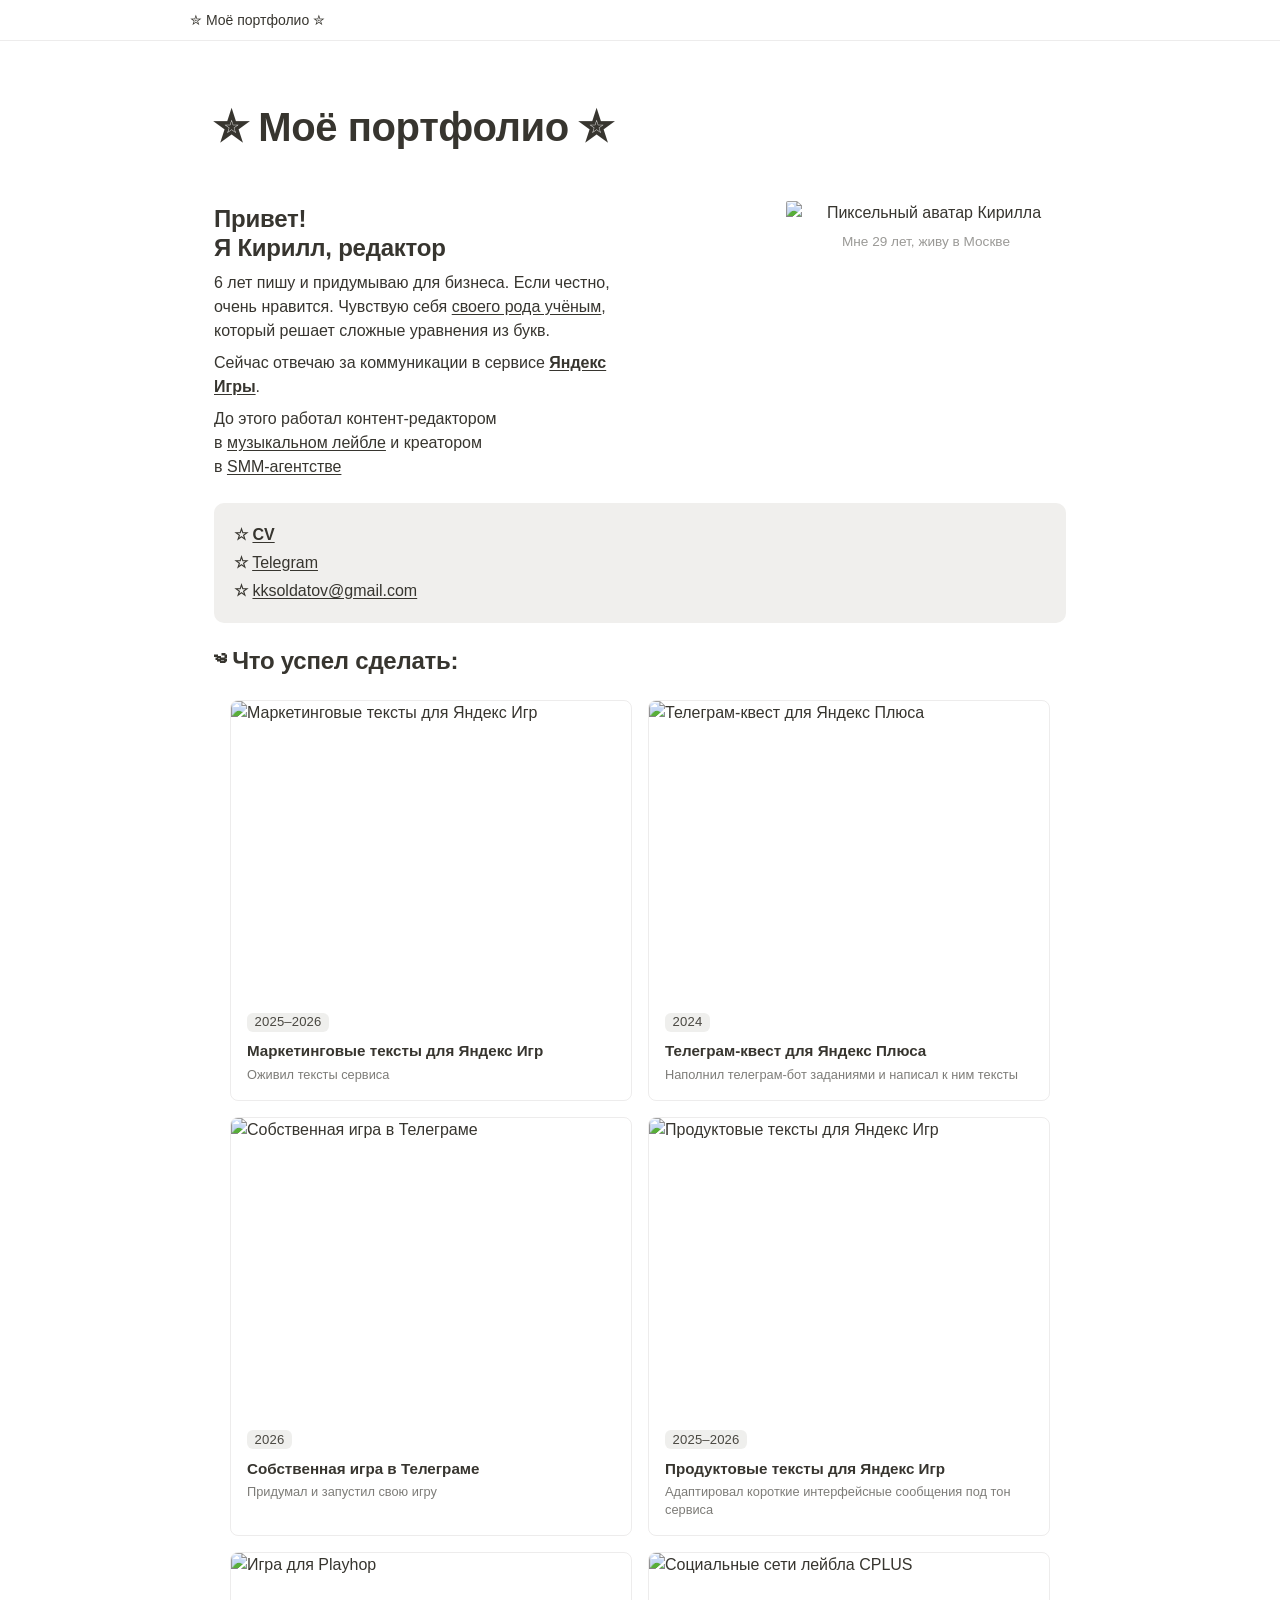
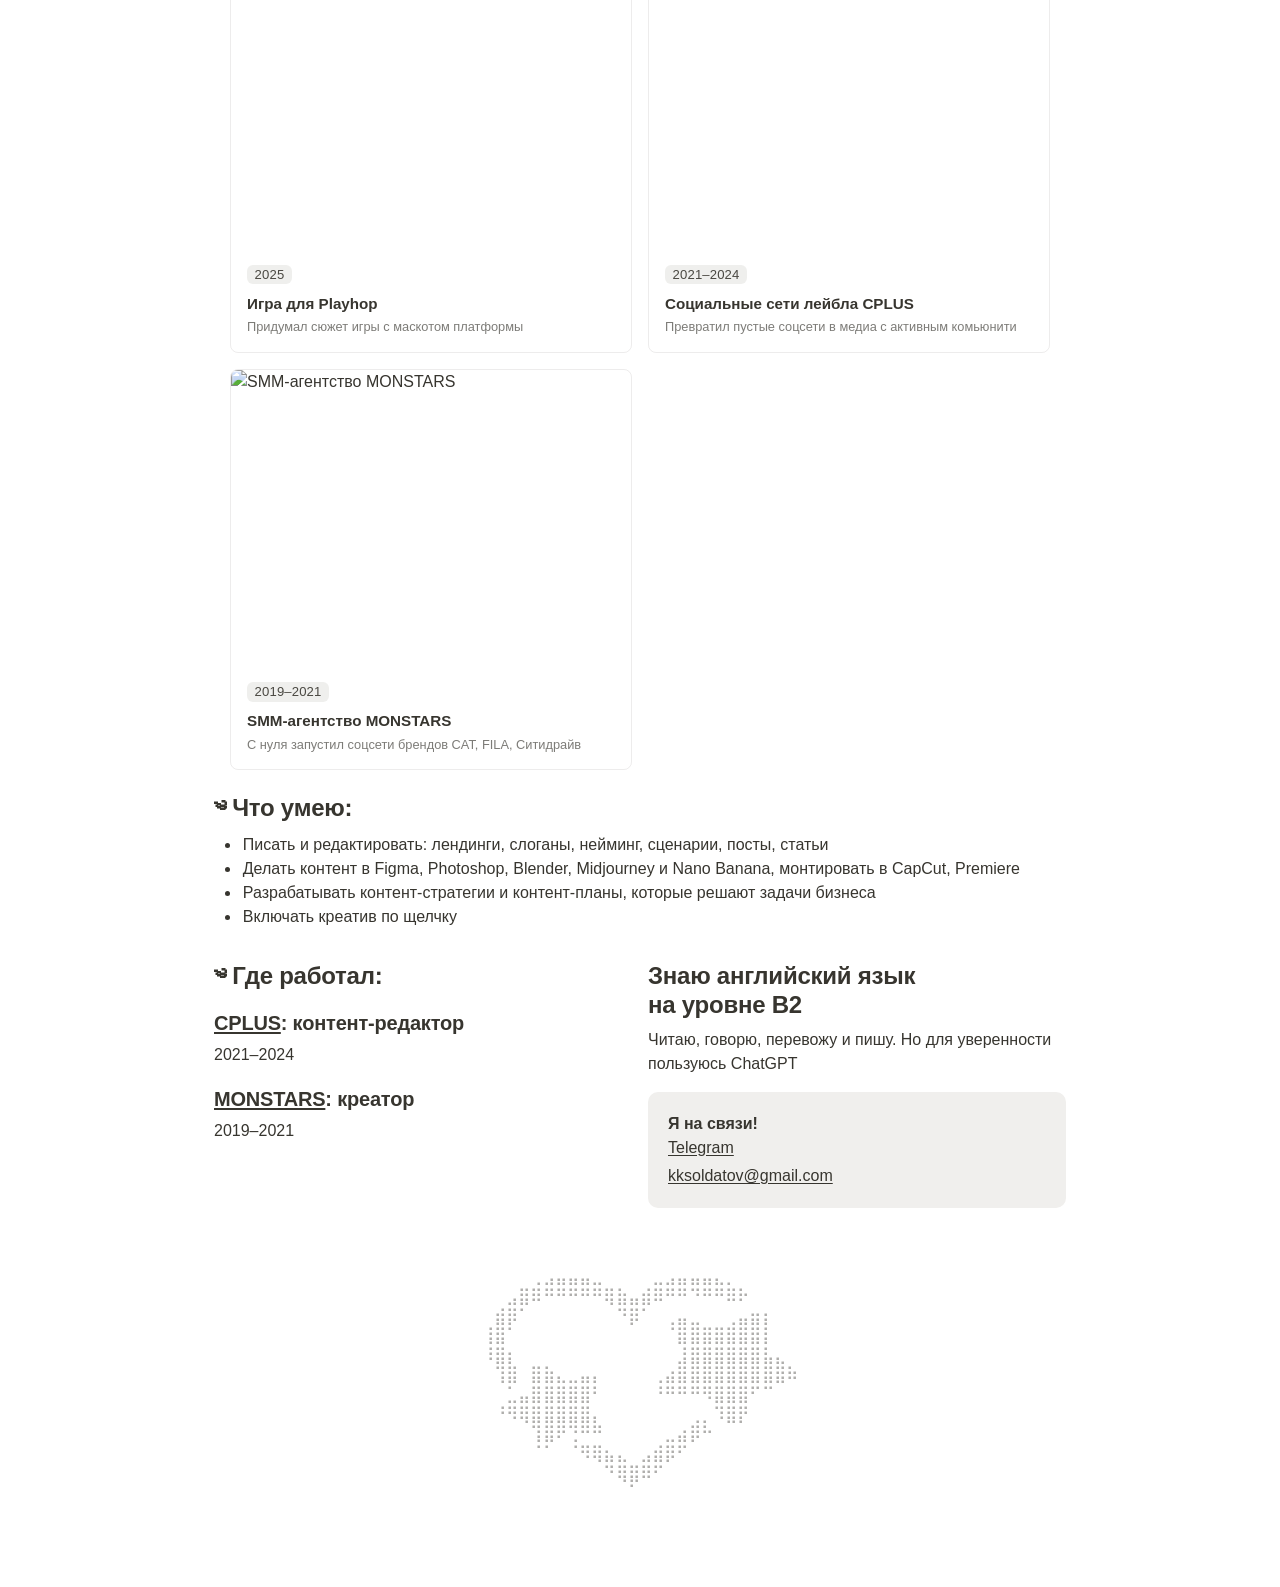
==== index.html @ 46955ca1 "Reorder product and telegram project cards" ====
<!DOCTYPE html>
<html lang="ru">
<head>
  <meta charset="UTF-8">
  <meta name="viewport" content="width=device-width, initial-scale=1.0">
  <title>✮ Моё портфолио ✮</title>
  <link rel="stylesheet" href="css/style.css">
</head>
<body>

<header class="site-header">
  <div class="site-header-inner">
    <a href="index.html" class="site-header-title">✮ Моё портфолио ✮</a>
  </div>
</header>

<div class="page-wrapper">

  <h1 class="page-title">✮ Моё портфолио ✮</h1>

  <!-- INTRO: two columns -->
  <div class="column-list">
    <div class="column" style="width:62.5%">
      <h2>Привет!<br>Я Кирилл, редактор</h2>
      <p>6 лет пишу и придумываю для бизнеса. Если честно, очень нравится. Чувствую себя <a href="https://drive.google.com/file/d/12fb9048Puw7J3s4bFuZaxPgjr2weKyu0/view?usp=sharing" target="_blank">своего рода учёным</a>, который решает сложные уравнения из букв.</p>
      <p>Сейчас отвечаю за коммуникации в сервисе <strong><a href="https://yandex.ru/project/games/for-developers" target="_blank">Яндекс Игры</a></strong>.</p>
      <p>До этого работал контент-редактором<br>в <a href="http://t.me/cplusmusic1" target="_blank">музыкальном лейбле</a> и креатором<br>в <a href="http://t.me/monstars_moscow" target="_blank">SMM-агентстве</a></p>
    </div>
    <div class="column" style="width:37.5%">
      <figure class="intro-avatar-figure">
        <img class="intro-avatar-img" loading="eager" fetchpriority="high" decoding="async" src="assets/covers/ava_compresed.gif" alt="Пиксельный аватар Кирилла">
        <figcaption>Мне 29 лет, живу в Москве</figcaption>
      </figure>
    </div>
  </div>

  <!-- CONTACTS CALLOUT -->
  <div class="callout">
    <p><strong>☆</strong> <strong><a href="https://drive.google.com/file/d/1BVo5MuX2eidnZhMo0Qc_hVavMt5-SwPF/view?usp=drive_link" target="_blank">CV</a></strong></p>
    <p><strong>☆</strong> <a href="http://t.me/y2kirilll" target="_blank">Telegram</a></p>
    <p><strong>☆</strong> <a href="mailto:kksoldatov@gmail.com">kksoldatov@gmail.com</a></p>
  </div>

  <!-- PROJECTS -->
  <h2>༄ Что успел сделать:</h2>

  <div class="projects-gallery">

    <a href="projects/yandex-games.html" class="project-card">
      <div class="project-card-media">
        <img class="project-card-cover" loading="lazy" decoding="async" src="assets/projects/yandex-games/Снимок_экрана_2025-08-14_в_18.05.54-Recovered.webp" alt="Маркетинговые тексты для Яндекс Игр">
      </div>
      <div class="project-card-body">
        <span class="project-card-year">2025–2026</span>
        <div class="project-card-title">Маркетинговые тексты для Яндекс Игр</div>
        <div class="project-card-desc">Оживил тексты сервиса</div>
      </div>
    </a>

    <a href="projects/yandex-plus.html" class="project-card">
      <div class="project-card-media">
        <img class="project-card-cover" loading="lazy" decoding="async" src="assets/projects/yandex-plus/Снимок_экрана_2025-08-14_в_18.05.54.webp" alt="Телеграм-квест для Яндекс Плюса">
      </div>
      <div class="project-card-body">
        <span class="project-card-year">2024</span>
        <div class="project-card-title">Телеграм-квест для Яндекс Плюса</div>
        <div class="project-card-desc">Наполнил телеграм-бот заданиями и написал к ним тексты</div>
      </div>
    </a>

    <a href="projects/telegram-game.html" class="project-card">
      <div class="project-card-media">
        <img class="project-card-cover" loading="lazy" decoding="async" src="assets/projects/telegram-game/post.webp" alt="Собственная игра в Телеграме">
      </div>
      <div class="project-card-body">
        <span class="project-card-year">2026</span>
        <div class="project-card-title">Собственная игра в Телеграме</div>
        <div class="project-card-desc">Придумал и запустил свою игру</div>
      </div>
    </a>

    <a href="projects/yango-404.html" class="project-card">
      <div class="project-card-media">
        <img class="project-card-cover" loading="lazy" decoding="async" src="assets/projects/yango-404/4040.webp" alt="Продуктовые тексты для Яндекс Игр">
      </div>
      <div class="project-card-body">
        <span class="project-card-year">2025–2026</span>
        <div class="project-card-title">Продуктовые тексты для Яндекс Игр</div>
        <div class="project-card-desc">Адаптировал короткие интерфейсные сообщения под тон сервиса</div>
      </div>
    </a>

    <a href="projects/playhop.html" class="project-card">
      <div class="project-card-media">
        <img class="project-card-cover" loading="lazy" decoding="async" src="assets/projects/playhop/20250814_1245_Glitchy_Cartoon_Hideout_remix_01k2kzaz8gf1sa45g61v7vekfd.webp" alt="Игра для Playhop">
      </div>
      <div class="project-card-body">
        <span class="project-card-year">2025</span>
        <div class="project-card-title">Игра для Playhop</div>
        <div class="project-card-desc">Придумал сюжет игры с маскотом платформы</div>
      </div>
    </a>

    <a href="projects/cplus.html" class="project-card">
      <div class="project-card-media">
        <img class="project-card-cover" loading="lazy" decoding="async" src="assets/projects/cplus/VK-header_(1).webp" alt="Социальные сети лейбла CPLUS">
      </div>
      <div class="project-card-body">
        <span class="project-card-year">2021–2024</span>
        <div class="project-card-title">Социальные сети лейбла CPLUS</div>
        <div class="project-card-desc">Превратил пустые соцсети в медиа с активным комьюнити</div>
      </div>
    </a>

    <a href="projects/monstars.html" class="project-card">
      <div class="project-card-media">
        <img class="project-card-cover" loading="lazy" decoding="async" src="assets/projects/monstars/photo_2024-11-01_19.11.15.webp" alt="SMM-агентство MONSTARS">
      </div>
      <div class="project-card-body">
        <span class="project-card-year">2019–2021</span>
        <div class="project-card-title">SMM-агентство MONSTARS</div>
        <div class="project-card-desc">C нуля запустил соцсети брендов CAT, FILA, Ситидрайв</div>
      </div>
    </a>

  </div>

  <!-- SKILLS -->
  <h2>༄ Что умею:</h2>
  <ul>
    <li>Писать и редактировать: лендинги, слоганы, нейминг, сценарии, посты, статьи</li>
    <li>Делать контент в Figma, Photoshop, Blender, Midjourney и Nano Banana, монтировать в CapCut, Premiere</li>
    <li>Разрабатывать контент-стратегии и контент-планы, которые решают задачи бизнеса</li>
    <li>Включать креатив по щелчку</li>
  </ul>

  <!-- EXPERIENCE + ENGLISH: two columns -->
  <div class="column-list">
    <div class="column" style="width:50%">
      <h2>༄ Где работал:</h2>
      <h3><a href="https://www.instagram.com/cplusmusic" target="_blank">CPLUS</a>: контент-редактор</h3>
      <p>2021–2024</p>
      <h3><a href="https://monstars.ru/" target="_blank">MONSTARS</a>: креатор</h3>
      <p>2019–2021</p>
    </div>
    <div class="column" style="width:50%">
      <h2>Знаю английский язык<br>на уровне B2</h2>
      <p>Читаю, говорю, перевожу и пишу. Но для уверенности пользуюсь ChatGPT</p>
      <div class="callout">
        <p><strong>Я на связи!</strong><br><a href="http://t.me/y2kirilll" target="_blank">Telegram</a></p>
        <p><a href="mailto:kksoldatov@gmail.com">kksoldatov@gmail.com</a></p>
      </div>
    </div>
  </div>

  <!-- ASCII ART -->
  <div class="ascii-art">⠀⠀⠀⠀⢀⣠⣤⣤⣤⣀⠀⠀⠀⠀⣀⣠⣤⣤⣤⣄⡀⠀⠀⠀⠀⠀
⠀⠀⣠⣿⠿⠛⠛⠛⠛⠛⢿⣷⣤⣾⠿⠛⠛⠙⠛⠛⠿⠗⠀⠀⠀⠀
⠀⣾⡿⠁⠀⠀⠀⠀⠀⠀⠀⠙⡿⠁⠀⢀⣤⣀⠀⠀⢀⣤⣶⡆⠀⠀
⢸⣿⠁⠀⠀⠀⠀⠀⠀⠀⠀⠀⠀⠀⠀⠈⣿⣿⣿⣿⣿⣿⣿⡇⠀⠀
⠸⣿⡆⠀⠀⠀⠀⠀⠀⠀⠀⠀⠀⠀⠀⠀⣸⣿⣿⣿⣿⣿⣿⣧⣄⠀
⠀⢹⣿⠀⣿⣷⣄⣀⣤⡄⠀⠀⠀⠀⢀⣴⣿⣿⣿⣿⣿⣿⣿⣿⣿⠷
⠀⠀⣁⣤⣿⣿⣿⣿⣿⠃⠀⠀⠀⠀⠘⠛⠛⠛⠻⣿⣿⣿⠋⠉⠀⠀
⠀⠘⠻⢿⣿⣿⣿⣿⣿⡄⠀⠀⠀⠀⠀⠀⠀⢀⡀⠹⣿⡟⠀⠀⠀⠀
⠀⠀⠀⠀⢹⣿⠟⢙⠛⠛⠀⠀⠀⠀⠀⣀⣴⡿⠓⠀⠀⠀⠀⠀⠀⠀
⠀⠀⠀⠀⠈⠁⠀⠈⠻⢿⣦⣄⠀⣠⣾⡿⠋⠀⠀⠀⠀⠀⠀⠀⠀⠀
⠀⠀⠀⠀⠀⠀⠀⠀⠀⠀⠙⢿⣿⠿⠋⠀⠀⠀⠀⠀⠀⠀⠀⠀⠀⠀
⠀⠀⠀⠀⠀⠀⠀⠀⠀⠀⠀⠀⠁⠀⠀⠀⠀⠀⠀⠀⠀⠀⠀⠀⠀⠀</div>

</div>

</body>
</html>
---- css/style.css ----
/* ===== RESET & BASE ===== */
*, *::before, *::after { box-sizing: border-box; margin: 0; padding: 0; }

:root {
  --text: rgb(55, 53, 47);
  --text-secondary: rgba(55, 53, 47, 0.65);
  --text-light: rgba(55, 53, 47, 0.4);
  --bg: #ffffff;
  --bg-gray: rgba(240, 239, 237, 1);
  --bg-hover: rgba(55, 53, 47, 0.04);
  --border: rgba(55, 53, 47, 0.09);
  --link: inherit;
  --accent-yellow: rgba(209, 156, 0, 0.282);
  --accent-green: rgba(0, 96, 38, 0.156);
  --accent-pink: rgba(183, 0, 78, 0.152);
  --accent-purple: rgba(92, 0, 163, 0.141);
  --accent-gray: rgba(28, 19, 1, 0.11);
  --accent-default: rgba(42, 28, 0, 0.07);
  --max-width: 900px;
  --font-sans: ui-sans-serif, -apple-system, BlinkMacSystemFont, "Segoe UI Variable Display", "Segoe UI", Helvetica, "Apple Color Emoji", Arial, sans-serif;
}

html { -webkit-print-color-adjust: exact; scroll-behavior: smooth; }

body {
  font-family: var(--font-sans);
  color: var(--text);
  background: var(--bg);
  line-height: 1.5;
  -webkit-font-smoothing: antialiased;
  -moz-osx-font-smoothing: grayscale;
}

/* ===== LAYOUT ===== */
.page-wrapper {
  max-width: var(--max-width);
  margin: 0 auto;
  padding: 2em 1.5em 4em;
}

/* ===== TYPOGRAPHY ===== */
h1, h2, h3, h4 {
  letter-spacing: -0.01em;
  line-height: 1.2;
  font-weight: 600;
}

.page-title {
  font-size: 2.5rem;
  font-weight: 700;
  margin-bottom: 0.75em;
}

h1 { font-size: 1.875rem; margin-top: 1.875rem; }
h2 { font-size: 1.5rem; margin-top: 1.5rem; }
h3 { font-size: 1.25rem; margin-top: 1.25rem; }
h4 { font-size: 1rem; margin-top: 1rem; }

p { margin-top: 0.5em; margin-bottom: 0.5em; }

a { color: var(--link); text-decoration: underline; text-underline-offset: 2px; }
a:hover { opacity: 0.7; }

/* ===== COLUMNS ===== */
.column-list {
  display: flex;
  justify-content: space-between;
  gap: 1em;
}

.column { flex: 1; }

@media (max-width: 680px) {
  .column-list { flex-direction: column; }
  .column { width: 100% !important; }
}

/* ===== CALLOUT ===== */
.callout {
  background: var(--bg-gray);
  border-radius: 10px;
  padding: 1rem 1.25rem;
  margin: 1em 0;
}

.callout p { margin: 0.25em 0; }

/* ===== IMAGES ===== */
figure {
  margin: 1.25em 0;
  page-break-inside: avoid;
}

figure img {
  max-width: 100%;
  border-radius: 2px;
}

figcaption {
  opacity: 0.5;
  font-size: 85%;
  margin-top: 0.5em;
}

img { max-width: 100%; height: auto; display: block; }

.intro-avatar-figure {
  width: fit-content;
  margin-left: auto;
  margin-right: 0;
  text-align: center;
}

.intro-avatar-img {
  width: 280px;
  max-width: 100%;
}

@media (max-width: 680px) {
  .intro-avatar-figure {
    margin: 1.25em auto;
  }
}

/* ===== LISTS ===== */
ul { padding-inline-start: 1.7em; margin: 0.6em 0; }
ul > li { padding-left: 0.1em; list-style: disc; }

/* ===== TOGGLE / DETAILS ===== */
details {
  margin: 0.5em 0;
  border-radius: 4px;
}

details > summary {
  cursor: pointer;
  padding: 0.4em 0;
  font-weight: 600;
  font-size: 1.25rem;
  list-style: none;
  display: flex;
  align-items: center;
  gap: 0.4em;
  user-select: none;
}

details > summary::-webkit-details-marker { display: none; }

details > summary::before {
  content: '▶';
  font-size: 0.65em;
  transition: transform 0.2s ease;
  display: inline-block;
  flex-shrink: 0;
}

details[open] > summary::before {
  transform: rotate(90deg);
}

details .toggle-content {
  padding-left: 1.5em;
  animation: fadeIn 0.3s ease;
}

@keyframes fadeIn {
  from { opacity: 0; transform: translateY(-4px); }
  to { opacity: 1; transform: translateY(0); }
}

/* ===== RESULT BLOCK ===== */
.result-block {
  background: var(--bg-gray);
  border-radius: 10px;
  padding: 0.75em 1.25em;
  margin: 1em 0;
}

.result-block h1,
.result-block h2 {
  margin-top: 0;
  line-height: 1.4;
}

.result-block .gray-text {
  color: var(--text-secondary);
}

.result-label {
  margin: 0 0 0.35em;
  font-size: 1.25rem;
  font-weight: 700;
  line-height: 1.3;
  letter-spacing: -0.01em;
}

/* ===== TAGS ===== */
.tag {
  display: inline-block;
  padding: 0 0.5em;
  border-radius: 3px;
  font-size: 0.875rem;
  white-space: nowrap;
  margin-right: 0.3em;
}

.tag-yellow { background: var(--accent-yellow); }
.tag-green { background: var(--accent-green); }
.tag-pink { background: var(--accent-pink); }
.tag-purple { background: var(--accent-purple); }
.tag-gray { background: var(--accent-gray); }

/* ===== PROJECT CARDS GALLERY ===== */
.projects-gallery {
  display: grid;
  grid-template-columns: repeat(2, minmax(0, 1fr));
  gap: 1em;
  max-width: 820px;
  margin: 1.5em auto;
}

.project-card {
  border: 1px solid var(--border);
  border-radius: 8px;
  overflow: hidden;
  text-decoration: none;
  color: inherit;
  transition: box-shadow 0.2s ease, transform 0.15s ease;
  display: flex;
  flex-direction: column;
}

.project-card:hover {
  box-shadow: 0 2px 12px rgba(0,0,0,0.08);
  transform: translateY(-2px);
  opacity: 1;
}

.project-card-cover {
  width: 100%;
  aspect-ratio: 4 / 3;
  height: auto;
  object-fit: cover;
}

.project-card-media {
  position: relative;
}

.project-card-year {
  display: inline-flex;
  align-items: center;
  width: fit-content;
  padding: 0.14em 0.58em;
  border-radius: 6px;
  background: rgba(238, 238, 236, 0.92);
  color: rgba(55, 53, 47, 0.9);
  font-size: 0.82rem;
  font-weight: 400;
  line-height: 1.2;
  letter-spacing: 0.01em;
  margin-bottom: 0.35em;
}

.project-card-body {
  padding: 0.75em 1em 1em;
  flex: 1;
  display: flex;
  flex-direction: column;
  gap: 0.3em;
}

.project-card-title {
  font-weight: 600;
  font-size: 0.95rem;
  line-height: 1.3;
}

.project-card-desc {
  font-size: 0.8rem;
  color: var(--text-secondary);
  line-height: 1.4;
}

/* ===== PROJECT PAGE ===== */
.page-cover {
  width: min(calc(100% - 3em), var(--max-width));
  height: clamp(220px, 32vh, 420px);
  margin: 0.9em auto 0;
  object-fit: cover;
  object-position: center;
  border-radius: 14px;
  box-shadow: 0 8px 24px rgba(0, 0, 0, 0.08);
}

.project-meta {
  display: flex;
  gap: 1em;
  align-items: center;
  margin: 1em 0;
  font-size: 0.875rem;
  color: var(--text-secondary);
}

.promo-banner-grid {
  display: grid;
  grid-template-columns: repeat(2, minmax(0, 1fr));
  gap: 0.75em;
  margin: 1.25em auto 0.5em;
  max-width: 560px;
}

.promo-banner-grid figure {
  margin: 0;
}

.promo-banner-grid img {
  width: 100%;
  border-radius: 10px;
  border: 1px solid var(--border);
  box-shadow: 0 8px 22px rgba(0, 0, 0, 0.08);
}

.profile-error-grid {
  display: grid;
  grid-template-columns: repeat(2, minmax(0, 1fr));
  gap: 0.6em;
  max-width: 460px;
  margin: 0.5em 0 1.1em;
  align-items: start;
}

.profile-error-grid figure {
  margin: 0;
}

.profile-error-grid img {
  width: 100%;
  border-radius: 14px;
  border: 1px solid var(--border);
  box-shadow: 0 8px 22px rgba(0, 0, 0, 0.08);
}

/* ===== NAVIGATION (project pages) ===== */
.project-nav {
  display: flex;
  justify-content: space-between;
  align-items: center;
  margin-top: 3em;
  padding-top: 1.5em;
  border-top: 1px solid var(--border);
  font-size: 0.9rem;
}

.project-nav a {
  text-decoration: none;
  color: var(--text-secondary);
  transition: color 0.2s;
}

.project-nav a:hover {
  color: var(--text);
  opacity: 1;
}

/* ===== ASCII ART ===== */
.ascii-art {
  font-family: "SF Mono", Menlo, Consolas, "DejaVu Sans Mono", monospace;
  white-space: pre;
  line-height: 1.18;
  letter-spacing: 0.01em;
  text-align: center;
  width: fit-content;
  max-width: 100%;
  margin: 2.6em auto 1.2em;
  padding: 0 0.25em;
  font-size: clamp(0.9rem, 1.3vw, 1.15rem);
  color: var(--text-light);
}

/* ===== HEADER BAR ===== */
.site-header {
  position: sticky;
  top: 0;
  z-index: 100;
  background: rgba(255,255,255,0.85);
  backdrop-filter: blur(12px);
  -webkit-backdrop-filter: blur(12px);
  border-bottom: 1px solid var(--border);
  padding: 0.6em 1.5em;
}

.site-header-inner {
  max-width: var(--max-width);
  margin: 0 auto;
  display: flex;
  align-items: center;
  justify-content: space-between;
}

.site-header-title {
  font-size: 0.875rem;
  font-weight: 500;
  text-decoration: none;
  color: var(--text);
}

.site-header-title:hover { opacity: 0.7; }

/* ===== PAGE TRANSITIONS ===== */
.page-wrapper {
  animation: pageIn 0.4s ease;
}

@keyframes pageIn {
  from { opacity: 0; transform: translateY(8px); }
  to { opacity: 1; transform: translateY(0); }
}

/* ===== TASK/LABEL STYLES ===== */
.task-label {
  font-size: 1.3rem;
  font-weight: 700;
  margin-top: 1.25em;
}

.task-label::before {
  content: "→ ";
  color: var(--text-secondary);
  font-weight: 500;
}

.task-label::after {
  content: ":";
}

.task-text {
  margin-top: 0.25em;
}

details.toggle-h3.task-toggle > summary {
  font-size: 1.3rem;
  font-weight: 700;
}

/* ===== LINK BLOCKS (prev/next) ===== */
.link-block {
  display: inline-flex;
  align-items: center;
  gap: 0.3em;
}

/* ===== RESPONSIVE ===== */
@media (max-width: 680px) {
  .page-title { font-size: 1.75rem; }
  h1 { font-size: 1.5rem; }
  h2 { font-size: 1.25rem; }
  h3 { font-size: 1.1rem; }
  .task-label { font-size: 1.15rem; }
  details.toggle-h3.task-toggle > summary { font-size: 1.15rem; }
  .projects-gallery { grid-template-columns: 1fr; }
  .promo-banner-grid {
    grid-template-columns: 1fr;
    max-width: 360px;
    gap: 1em;
  }
  .profile-error-grid {
    grid-template-columns: repeat(2, minmax(0, 1fr));
    max-width: 420px;
    gap: 0.5em;
  }
  .page-wrapper { padding: 1.5em 1em 3em; }
  .ascii-art {
    font-size: clamp(0.62rem, 2.6vw, 0.8rem);
    line-height: 1.12;
  }
  .page-cover {
    width: calc(100% - 2em);
    height: clamp(180px, 25vh, 280px);
    margin-top: 0.6em;
    border-radius: 10px;
  }
}

/* ===== SUMMARY LARGE (for toggle headings) ===== */
details.toggle-h1 > summary { font-size: 1.875rem; }
details.toggle-h2 > summary { font-size: 1.5rem; }
details.toggle-h3 > summary { font-size: 1.25rem; }

/* ===== SUMMARY SUBITEMS (for nested "what I did" points) ===== */
details.toggle-subitem {
  margin: 0.2em 0;
}

details.toggle-subitem > summary {
  font-size: 1rem;
  font-weight: 500;
  padding: 0.25em 0;
}

details.toggle-subitem > summary::before {
  font-size: 0.55em;
  color: var(--text-secondary);
}

details.toggle-subitem .toggle-content {
  padding-left: 1.2em;
}

/* ===== THREE COLUMNS ===== */
.column-list-3 {
  display: flex;
  gap: 1em;
}

.column-list-3 .column {
  width: 33.33%;
}

@media (max-width: 680px) {
  .column-list-3 { flex-direction: column; }
  .column-list-3 .column { width: 100%; }
}

/* ===== CENTERED CTA ===== */
.cta-block {
  text-align: center;
  margin: 2em 0;
}

.cta-block a {
  font-size: 1.875rem;
  font-weight: 600;
  text-decoration: none;
  color: var(--text);
}

.cta-block a:hover { opacity: 0.6; }

/* ===== TELEGRAM GAME CTA ===== */
.gameplay-figure {
  width: min(400px, 100%);
  margin: 2em auto;
  text-align: center;
}

.gameplay-gif {
  width: 100%;
  border-radius: 8px;
}

.gameplay-cta-caption {
  margin-top: 0.55em;
  font-size: 1.875rem;
  font-weight: 600;
  opacity: 1;
}

.gameplay-cta-caption a {
  text-decoration: none;
  color: var(--text);
}

.gameplay-cta-caption a:hover {
  opacity: 0.6;
}
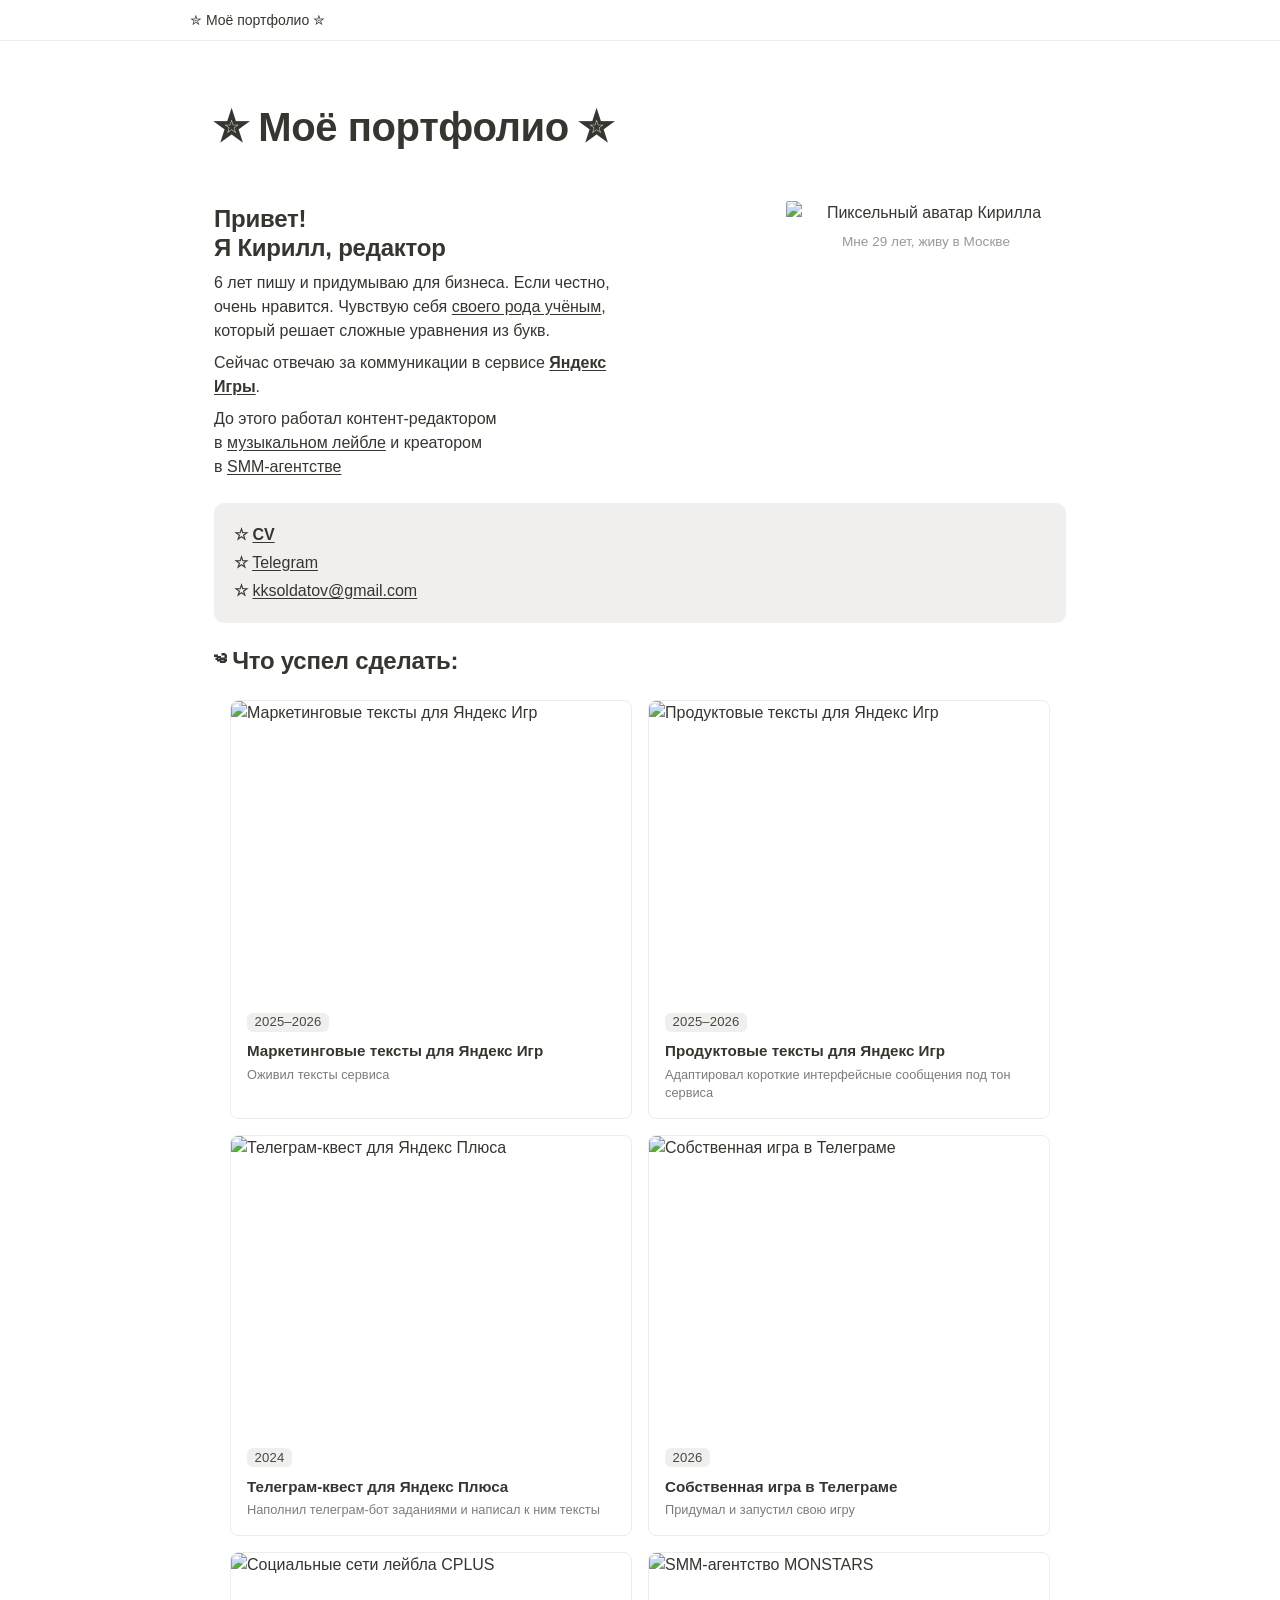
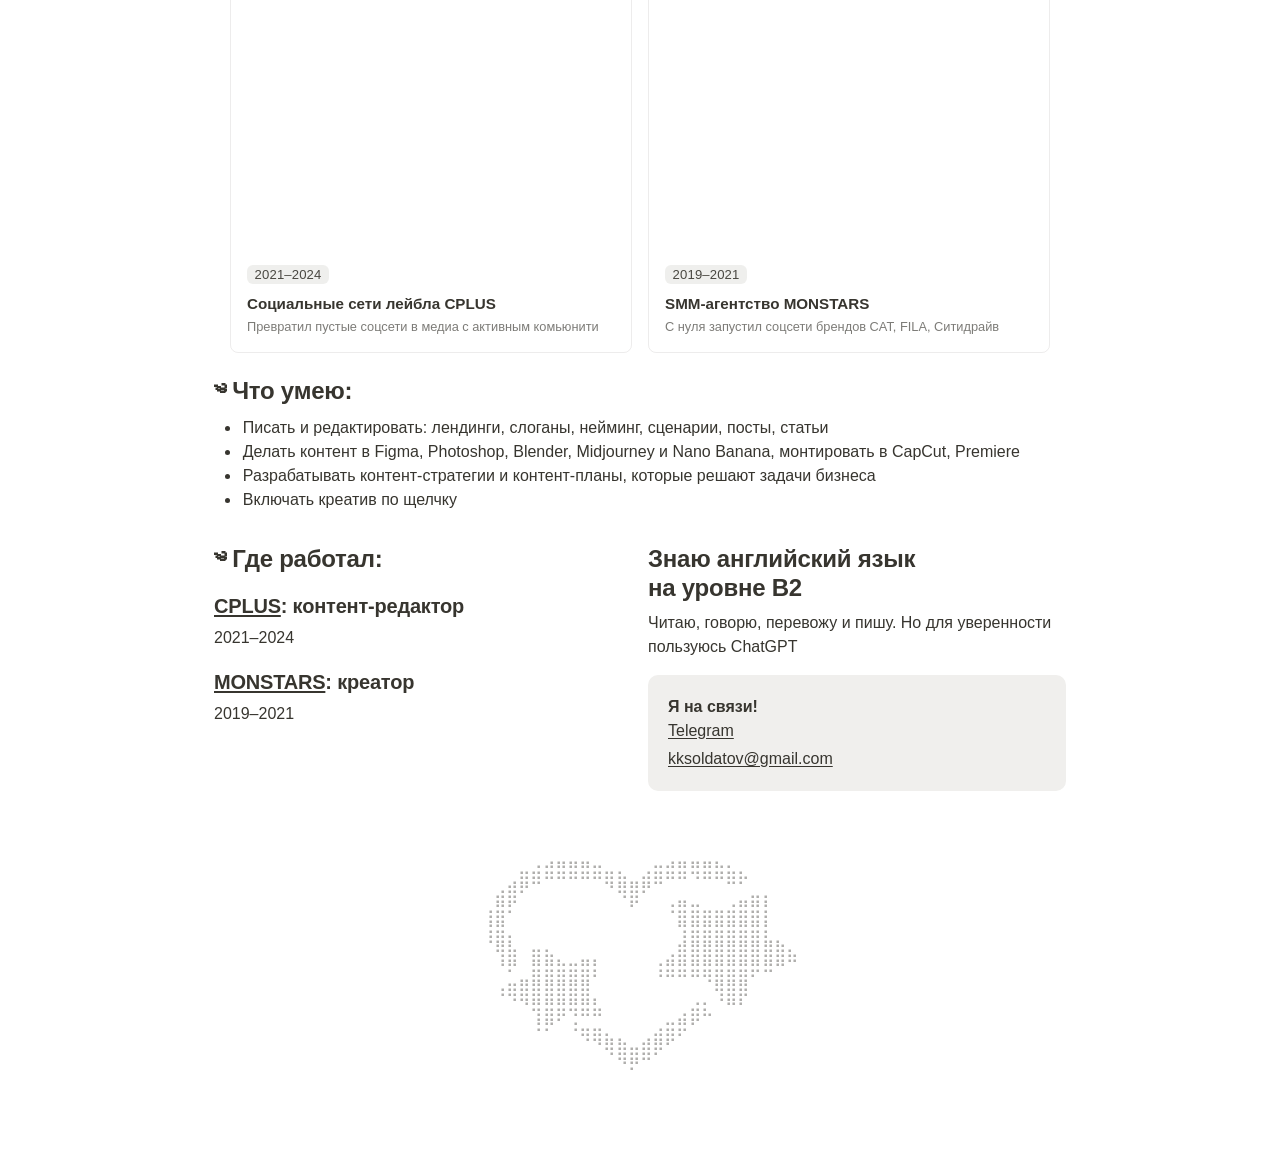
==== commit e036f02d: "Reorder visible project cards" ====
--- a/index.html
+++ b/index.html
@@ -57,6 +57,17 @@
       </div>
     </a>
 
+    <a href="projects/yango-404.html" class="project-card">
+      <div class="project-card-media">
+        <img class="project-card-cover" loading="lazy" decoding="async" src="assets/projects/yango-404/4040.webp" alt="Продуктовые тексты для Яндекс Игр">
+      </div>
+      <div class="project-card-body">
+        <span class="project-card-year">2025–2026</span>
+        <div class="project-card-title">Продуктовые тексты для Яндекс Игр</div>
+        <div class="project-card-desc">Адаптировал короткие интерфейсные сообщения под тон сервиса</div>
+      </div>
+    </a>
+
     <a href="projects/yandex-plus.html" class="project-card">
       <div class="project-card-media">
         <img class="project-card-cover" loading="lazy" decoding="async" src="assets/projects/yandex-plus/Снимок_экрана_2025-08-14_в_18.05.54.webp" alt="Телеграм-квест для Яндекс Плюса">
@@ -76,28 +87,6 @@
         <span class="project-card-year">2026</span>
         <div class="project-card-title">Собственная игра в Телеграме</div>
         <div class="project-card-desc">Придумал и запустил свою игру</div>
-      </div>
-    </a>
-
-    <a href="projects/yango-404.html" class="project-card">
-      <div class="project-card-media">
-        <img class="project-card-cover" loading="lazy" decoding="async" src="assets/projects/yango-404/4040.webp" alt="Продуктовые тексты для Яндекс Игр">
-      </div>
-      <div class="project-card-body">
-        <span class="project-card-year">2025–2026</span>
-        <div class="project-card-title">Продуктовые тексты для Яндекс Игр</div>
-        <div class="project-card-desc">Адаптировал короткие интерфейсные сообщения под тон сервиса</div>
-      </div>
-    </a>
-
-    <a href="projects/playhop.html" class="project-card">
-      <div class="project-card-media">
-        <img class="project-card-cover" loading="lazy" decoding="async" src="assets/projects/playhop/20250814_1245_Glitchy_Cartoon_Hideout_remix_01k2kzaz8gf1sa45g61v7vekfd.webp" alt="Игра для Playhop">
-      </div>
-      <div class="project-card-body">
-        <span class="project-card-year">2025</span>
-        <div class="project-card-title">Игра для Playhop</div>
-        <div class="project-card-desc">Придумал сюжет игры с маскотом платформы</div>
       </div>
     </a>
 
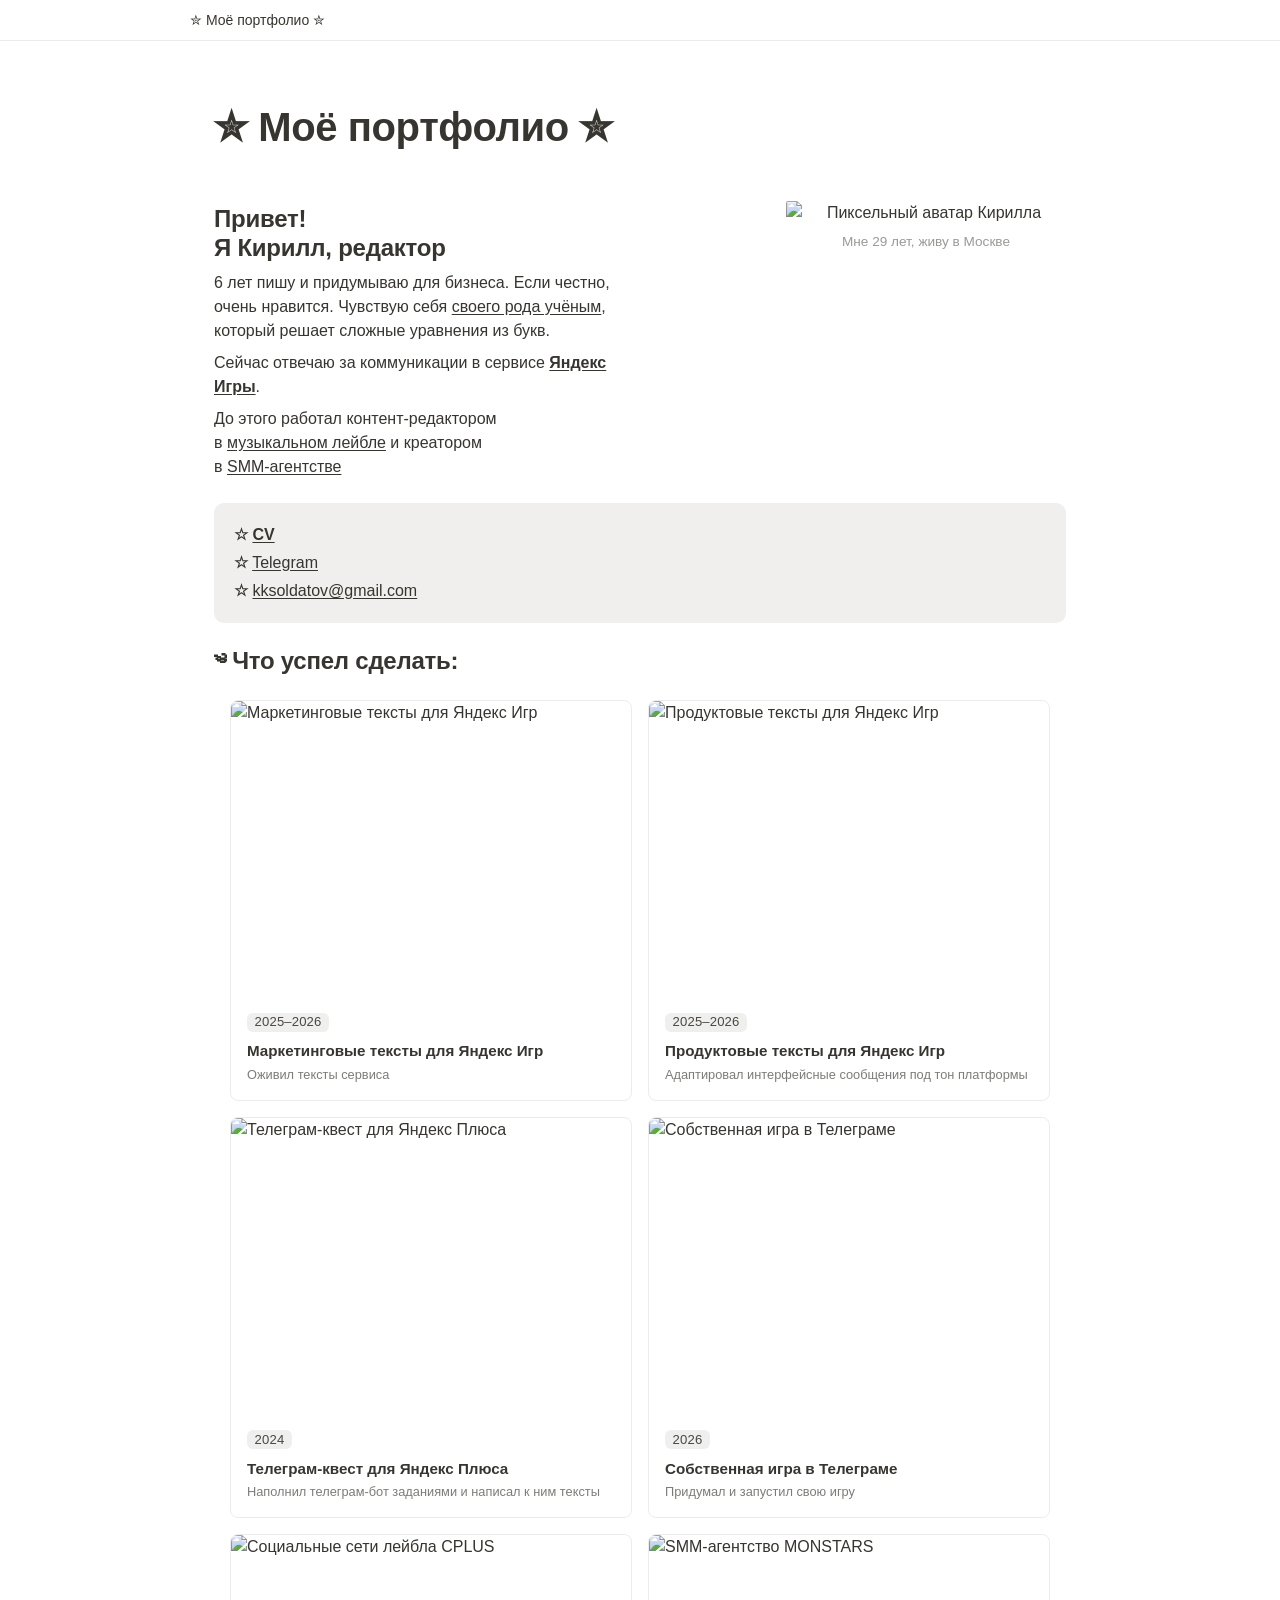
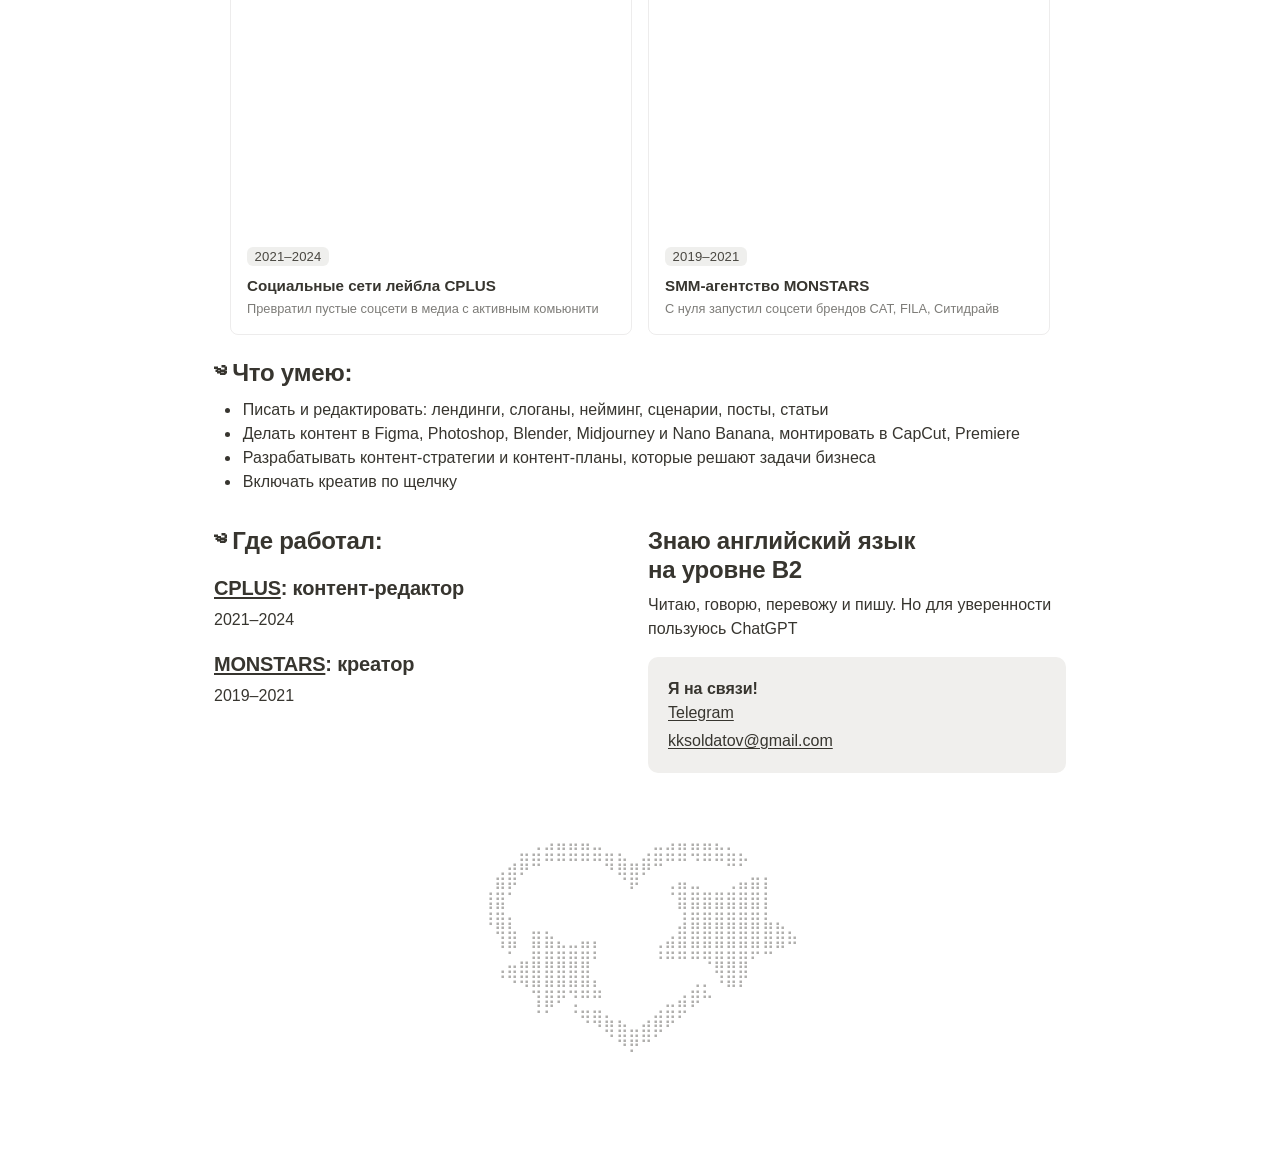
==== commit 2551ce79: "Update product texts description" ====
--- a/index.html
+++ b/index.html
@@ -64,7 +64,7 @@
       <div class="project-card-body">
         <span class="project-card-year">2025–2026</span>
         <div class="project-card-title">Продуктовые тексты для Яндекс Игр</div>
-        <div class="project-card-desc">Адаптировал короткие интерфейсные сообщения под тон сервиса</div>
+        <div class="project-card-desc">Адаптировал интерфейсные сообщения под тон платформы</div>
       </div>
     </a>
 
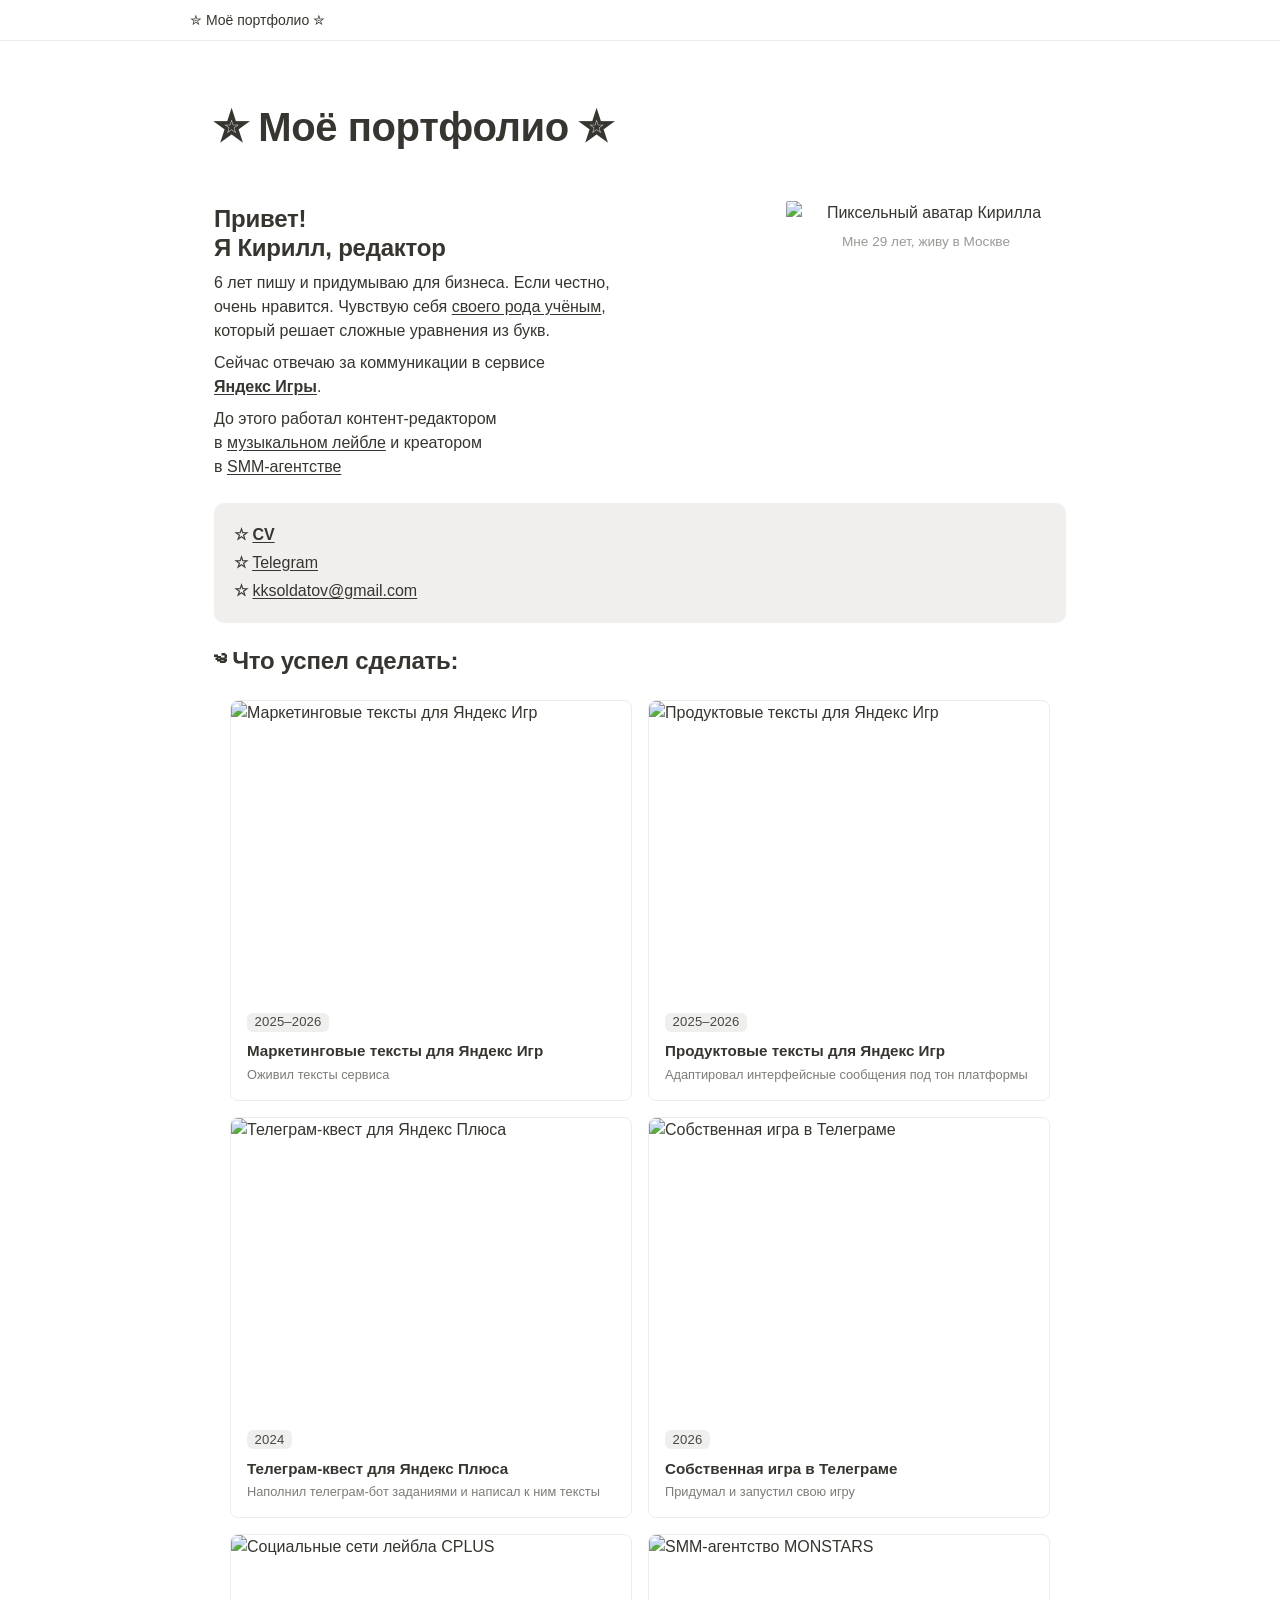
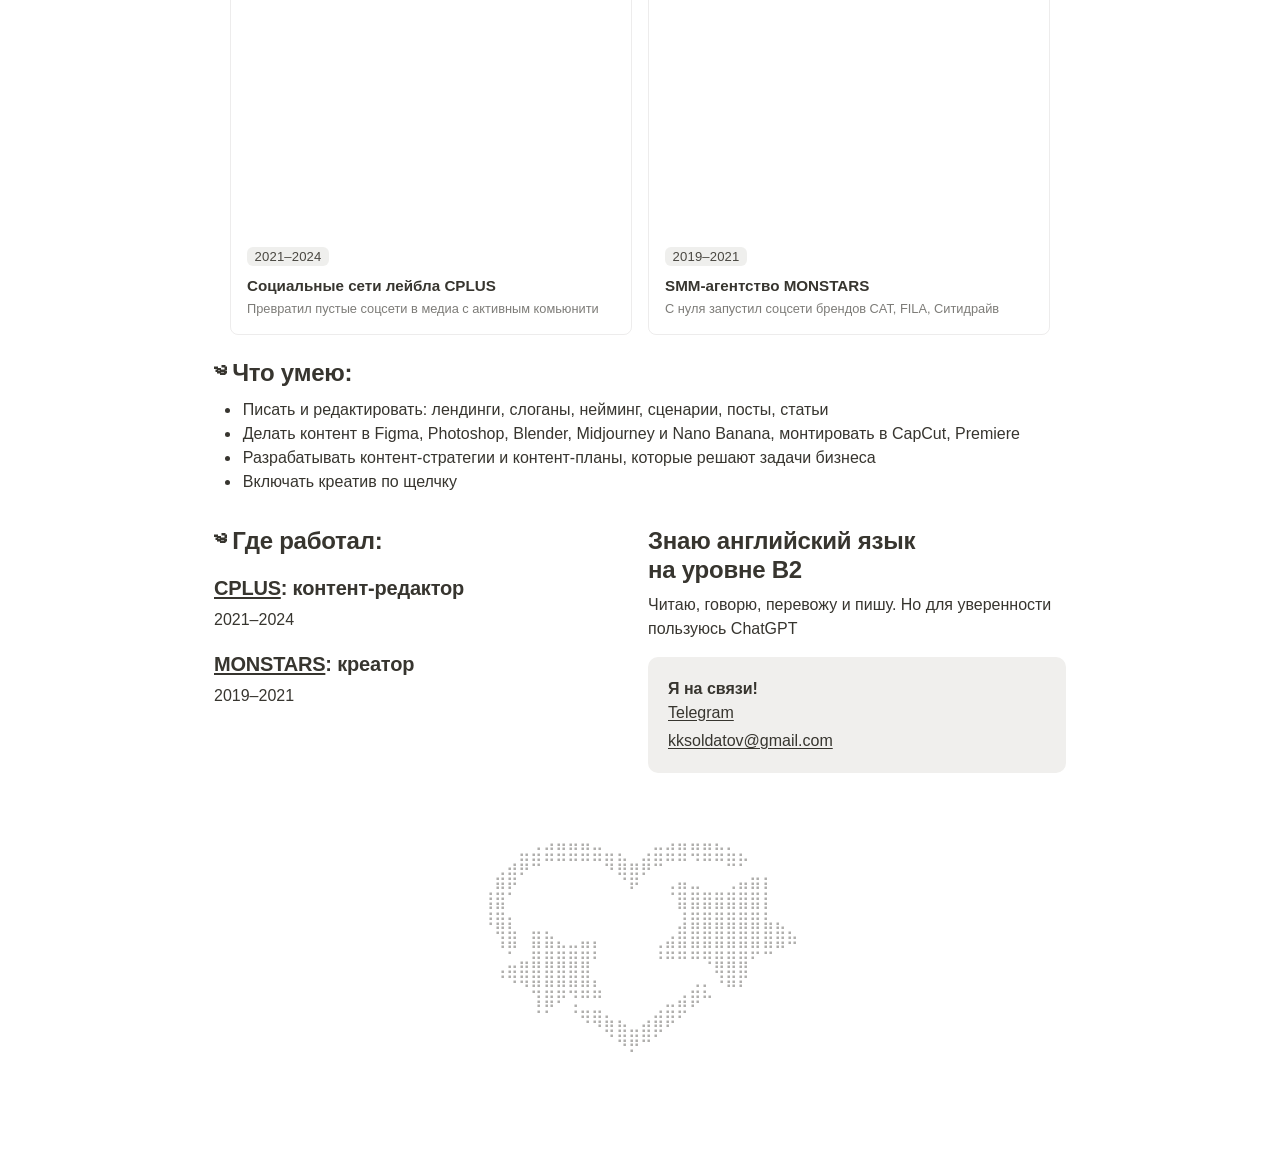
==== commit ca1c7830: "Add scientist popup and Yandex Games links" ====
--- a/index.html
+++ b/index.html
@@ -22,8 +22,8 @@
   <div class="column-list">
     <div class="column" style="width:62.5%">
       <h2>Привет!<br>Я Кирилл, редактор</h2>
-      <p>6 лет пишу и придумываю для бизнеса. Если честно, очень нравится. Чувствую себя <a href="https://drive.google.com/file/d/12fb9048Puw7J3s4bFuZaxPgjr2weKyu0/view?usp=sharing" target="_blank">своего рода учёным</a>, который решает сложные уравнения из букв.</p>
-      <p>Сейчас отвечаю за коммуникации в сервисе <strong><a href="https://yandex.ru/project/games/for-developers" target="_blank">Яндекс Игры</a></strong>.</p>
+      <p>6 лет пишу и придумываю для бизнеса. Если честно, очень нравится. Чувствую себя <span class="scientist-popover"><button class="scientist-popover-trigger" type="button" aria-expanded="false" aria-controls="scientist-popover-panel">своего рода учёным</button><span class="scientist-popover-panel" id="scientist-popover-panel" role="dialog" aria-label="Something of a scientist" hidden><img loading="lazy" decoding="async" src="assets/popups/something-of-a-scientist.jpg" alt="You know, I'm something of a scientist myself"></span></span>, который решает сложные уравнения из букв.</p>
+      <p>Сейчас отвечаю за коммуникации в сервисе<br><strong><a href="https://yandex.ru/project/games/for-developers" target="_blank">Яндекс Игры</a></strong>.</p>
       <p>До этого работал контент-редактором<br>в <a href="http://t.me/cplusmusic1" target="_blank">музыкальном лейбле</a> и креатором<br>в <a href="http://t.me/monstars_moscow" target="_blank">SMM-агентстве</a></p>
     </div>
     <div class="column" style="width:37.5%">
@@ -158,5 +158,35 @@
 
 </div>
 
+<script>
+  const scientistPopover = document.querySelector('.scientist-popover');
+  const scientistTrigger = document.querySelector('.scientist-popover-trigger');
+  const scientistPanel = document.querySelector('.scientist-popover-panel');
+
+  if (scientistPopover && scientistTrigger && scientistPanel) {
+    const closeScientistPopover = () => {
+      scientistPanel.hidden = true;
+      scientistTrigger.setAttribute('aria-expanded', 'false');
+    };
+
+    scientistTrigger.addEventListener('click', () => {
+      const willOpen = scientistPanel.hidden;
+      scientistPanel.hidden = !willOpen;
+      scientistTrigger.setAttribute('aria-expanded', String(willOpen));
+    });
+
+    document.addEventListener('click', (event) => {
+      if (!scientistPopover.contains(event.target)) {
+        closeScientistPopover();
+      }
+    });
+
+    document.addEventListener('keydown', (event) => {
+      if (event.key === 'Escape') {
+        closeScientistPopover();
+      }
+    });
+  }
+</script>
 </body>
 </html>
--- a/css/style.css
+++ b/css/style.css
@@ -119,6 +119,65 @@
 @media (max-width: 680px) {
   .intro-avatar-figure {
     margin: 1.25em auto;
+  }
+}
+
+/* ===== INLINE POPOVERS ===== */
+.scientist-popover {
+  position: relative;
+  display: inline-block;
+}
+
+.scientist-popover-trigger {
+  appearance: none;
+  border: 0;
+  padding: 0;
+  background: transparent;
+  color: inherit;
+  font: inherit;
+  line-height: inherit;
+  text-decoration: underline;
+  text-underline-offset: 2px;
+  cursor: pointer;
+}
+
+.scientist-popover-trigger:hover {
+  opacity: 0.7;
+}
+
+.scientist-popover-panel {
+  position: absolute;
+  left: 0;
+  top: calc(100% + 0.45em);
+  z-index: 20;
+  width: min(360px, calc(100vw - 3em));
+  padding: 0.35em;
+  background: var(--bg);
+  border: 1px solid var(--border);
+  border-radius: 8px;
+  box-shadow: 0 12px 32px rgba(0, 0, 0, 0.16);
+}
+
+.scientist-popover-panel[hidden] {
+  display: none;
+}
+
+.scientist-popover-panel img {
+  width: 100%;
+  border-radius: 5px;
+}
+
+@media (max-width: 680px) {
+  .scientist-popover {
+    position: static;
+  }
+
+  .scientist-popover-panel {
+    left: 1em;
+    right: 1em;
+    top: auto;
+    width: auto;
+    margin-top: 0.45em;
   }
 }
 
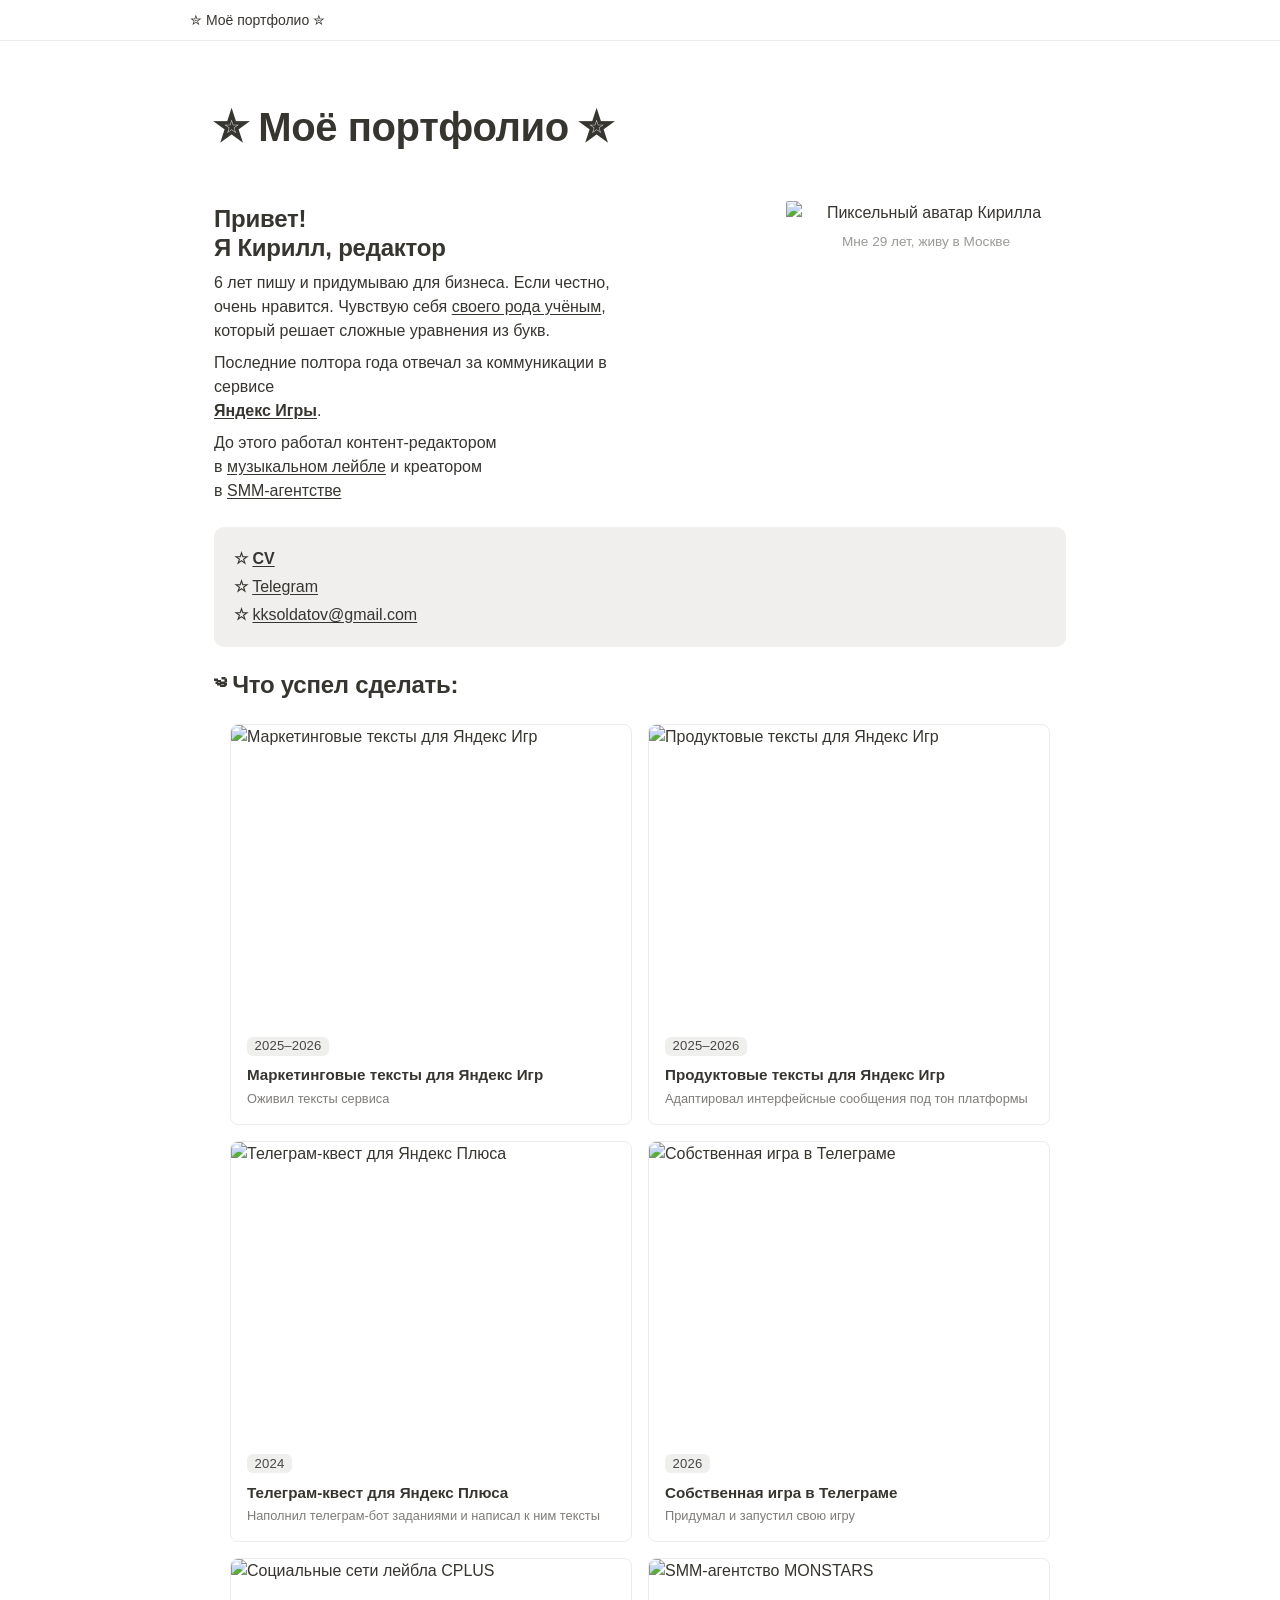
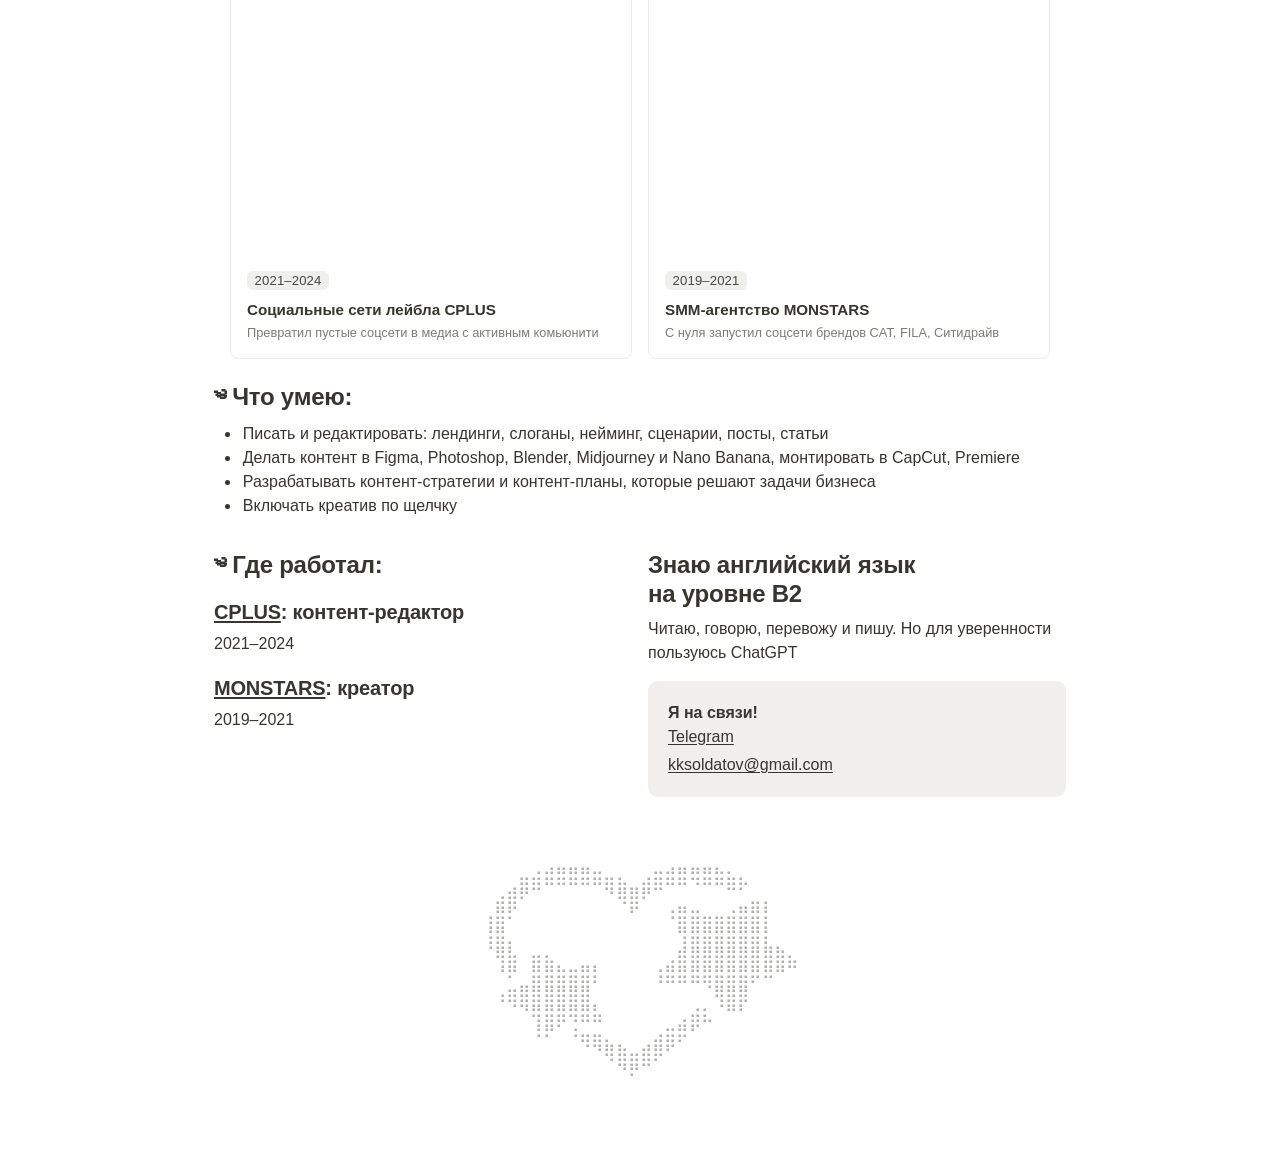
==== commit e723fc85: "Update Yandex Games intro wording" ====
--- a/index.html
+++ b/index.html
@@ -23,7 +23,7 @@
     <div class="column" style="width:62.5%">
       <h2>Привет!<br>Я Кирилл, редактор</h2>
       <p>6 лет пишу и придумываю для бизнеса. Если честно, очень нравится. Чувствую себя <span class="scientist-popover"><button class="scientist-popover-trigger" type="button" aria-expanded="false" aria-controls="scientist-popover-panel">своего рода учёным</button><span class="scientist-popover-panel" id="scientist-popover-panel" role="dialog" aria-label="Something of a scientist" hidden><img loading="lazy" decoding="async" src="assets/popups/something-of-a-scientist.jpg" alt="You know, I'm something of a scientist myself"></span></span>, который решает сложные уравнения из букв.</p>
-      <p>Сейчас отвечаю за коммуникации в сервисе<br><strong><a href="https://yandex.ru/project/games/for-developers" target="_blank">Яндекс Игры</a></strong>.</p>
+      <p>Последние полтора года отвечал за коммуникации в сервисе<br><strong><a href="https://yandex.ru/project/games/for-developers" target="_blank">Яндекс Игры</a></strong>.</p>
       <p>До этого работал контент-редактором<br>в <a href="http://t.me/cplusmusic1" target="_blank">музыкальном лейбле</a> и креатором<br>в <a href="http://t.me/monstars_moscow" target="_blank">SMM-агентстве</a></p>
     </div>
     <div class="column" style="width:37.5%">
@@ -36,7 +36,7 @@
 
   <!-- CONTACTS CALLOUT -->
   <div class="callout">
-    <p><strong>☆</strong> <strong><a href="https://drive.google.com/file/d/1BVo5MuX2eidnZhMo0Qc_hVavMt5-SwPF/view?usp=drive_link" target="_blank">CV</a></strong></p>
+    <p><strong>☆</strong> <strong><a href="https://drive.google.com/file/d/1NiRP1DfY_Hz_92MosB1ZYvgKVeCqkIbE/view?usp=drive_link" target="_blank">CV</a></strong></p>
     <p><strong>☆</strong> <a href="http://t.me/y2kirilll" target="_blank">Telegram</a></p>
     <p><strong>☆</strong> <a href="mailto:kksoldatov@gmail.com">kksoldatov@gmail.com</a></p>
   </div>
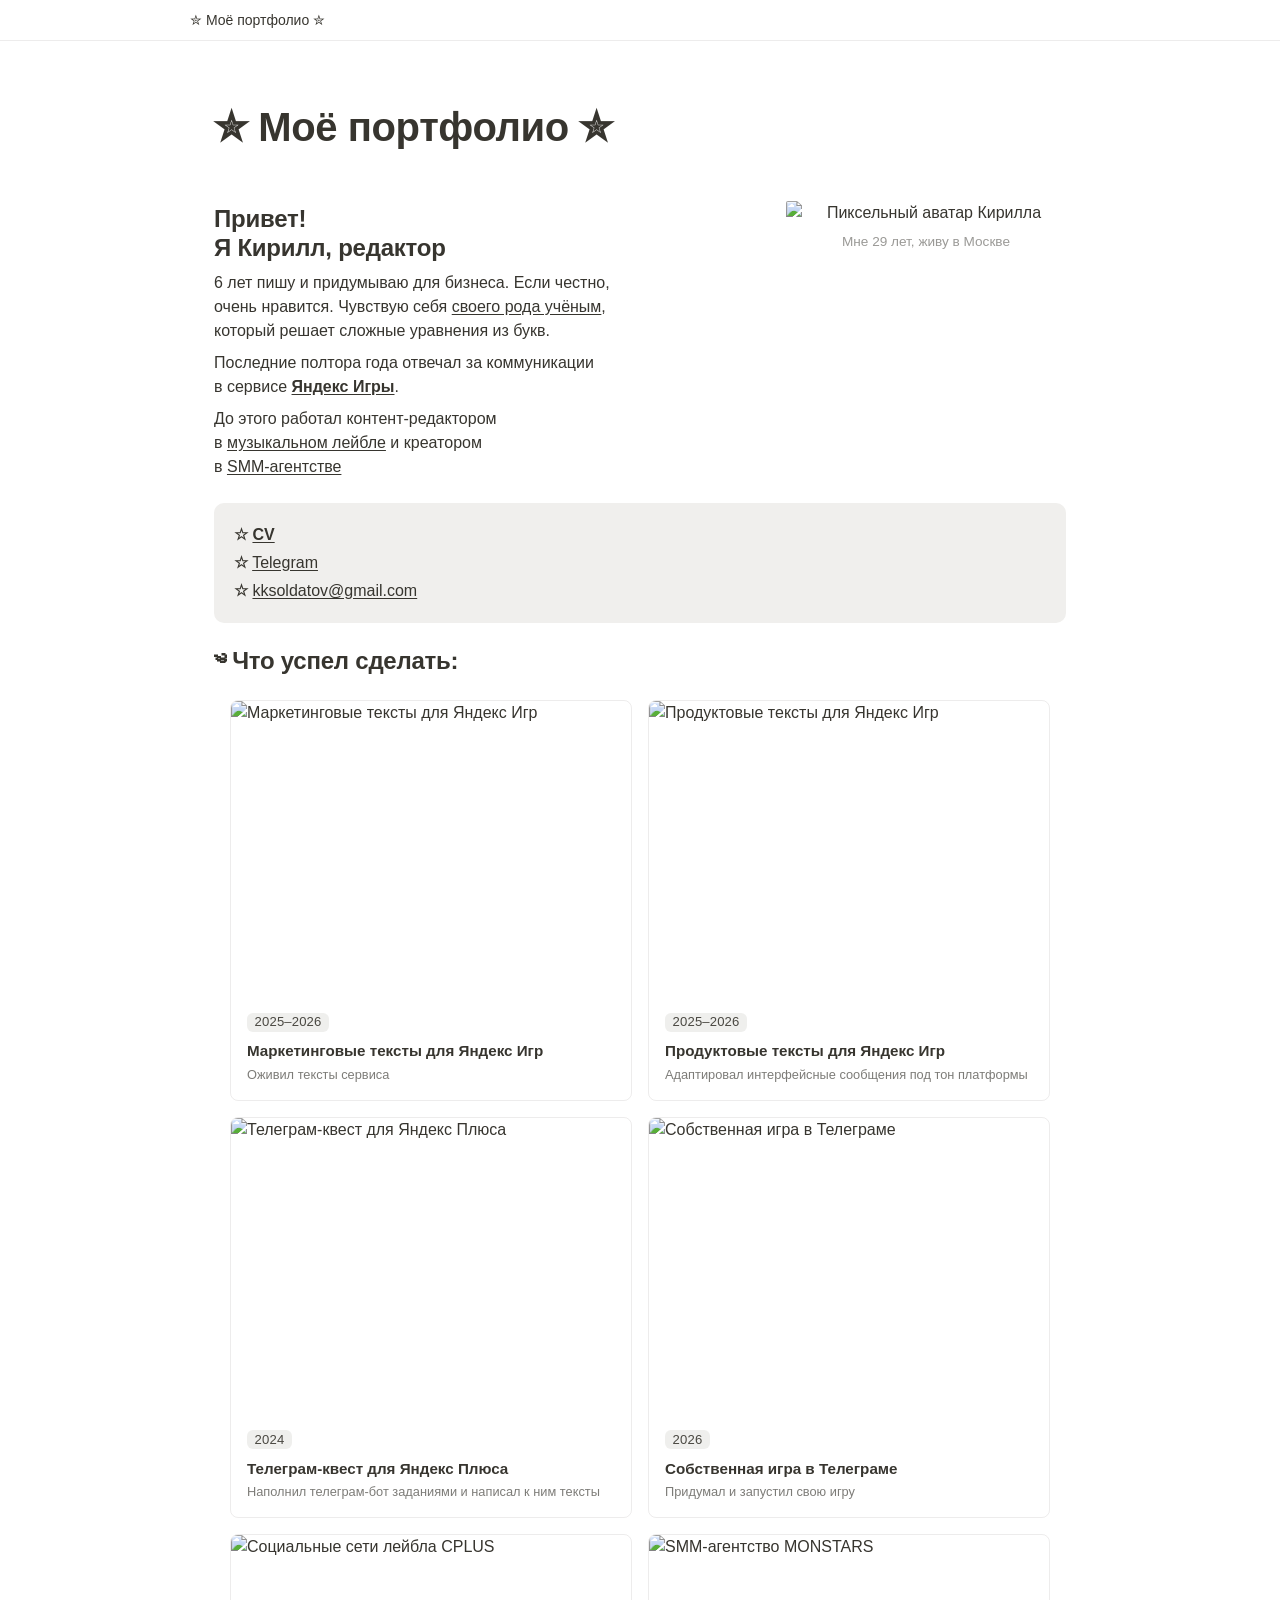
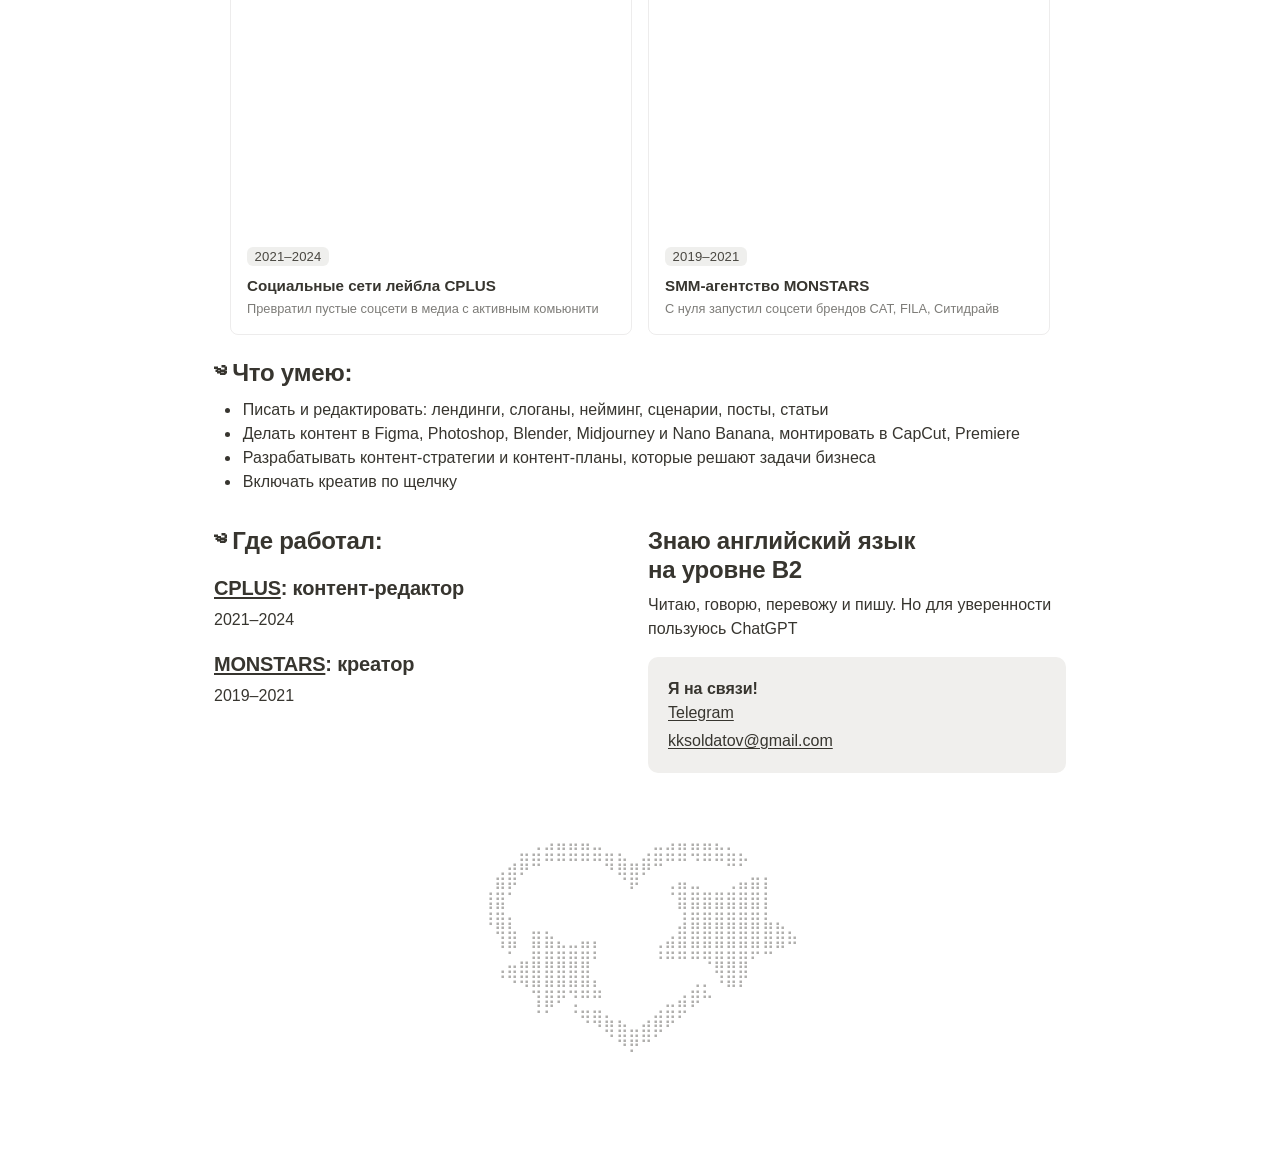
==== commit c485818e: "Adjust Yandex Games intro line break" ====
--- a/index.html
+++ b/index.html
@@ -23,7 +23,7 @@
     <div class="column" style="width:62.5%">
       <h2>Привет!<br>Я Кирилл, редактор</h2>
       <p>6 лет пишу и придумываю для бизнеса. Если честно, очень нравится. Чувствую себя <span class="scientist-popover"><button class="scientist-popover-trigger" type="button" aria-expanded="false" aria-controls="scientist-popover-panel">своего рода учёным</button><span class="scientist-popover-panel" id="scientist-popover-panel" role="dialog" aria-label="Something of a scientist" hidden><img loading="lazy" decoding="async" src="assets/popups/something-of-a-scientist.jpg" alt="You know, I'm something of a scientist myself"></span></span>, который решает сложные уравнения из букв.</p>
-      <p>Последние полтора года отвечал за коммуникации в сервисе<br><strong><a href="https://yandex.ru/project/games/for-developers" target="_blank">Яндекс Игры</a></strong>.</p>
+      <p>Последние полтора года отвечал за коммуникации<br>в сервисе <strong><a href="https://yandex.ru/project/games/for-developers" target="_blank">Яндекс Игры</a></strong>.</p>
       <p>До этого работал контент-редактором<br>в <a href="http://t.me/cplusmusic1" target="_blank">музыкальном лейбле</a> и креатором<br>в <a href="http://t.me/monstars_moscow" target="_blank">SMM-агентстве</a></p>
     </div>
     <div class="column" style="width:37.5%">
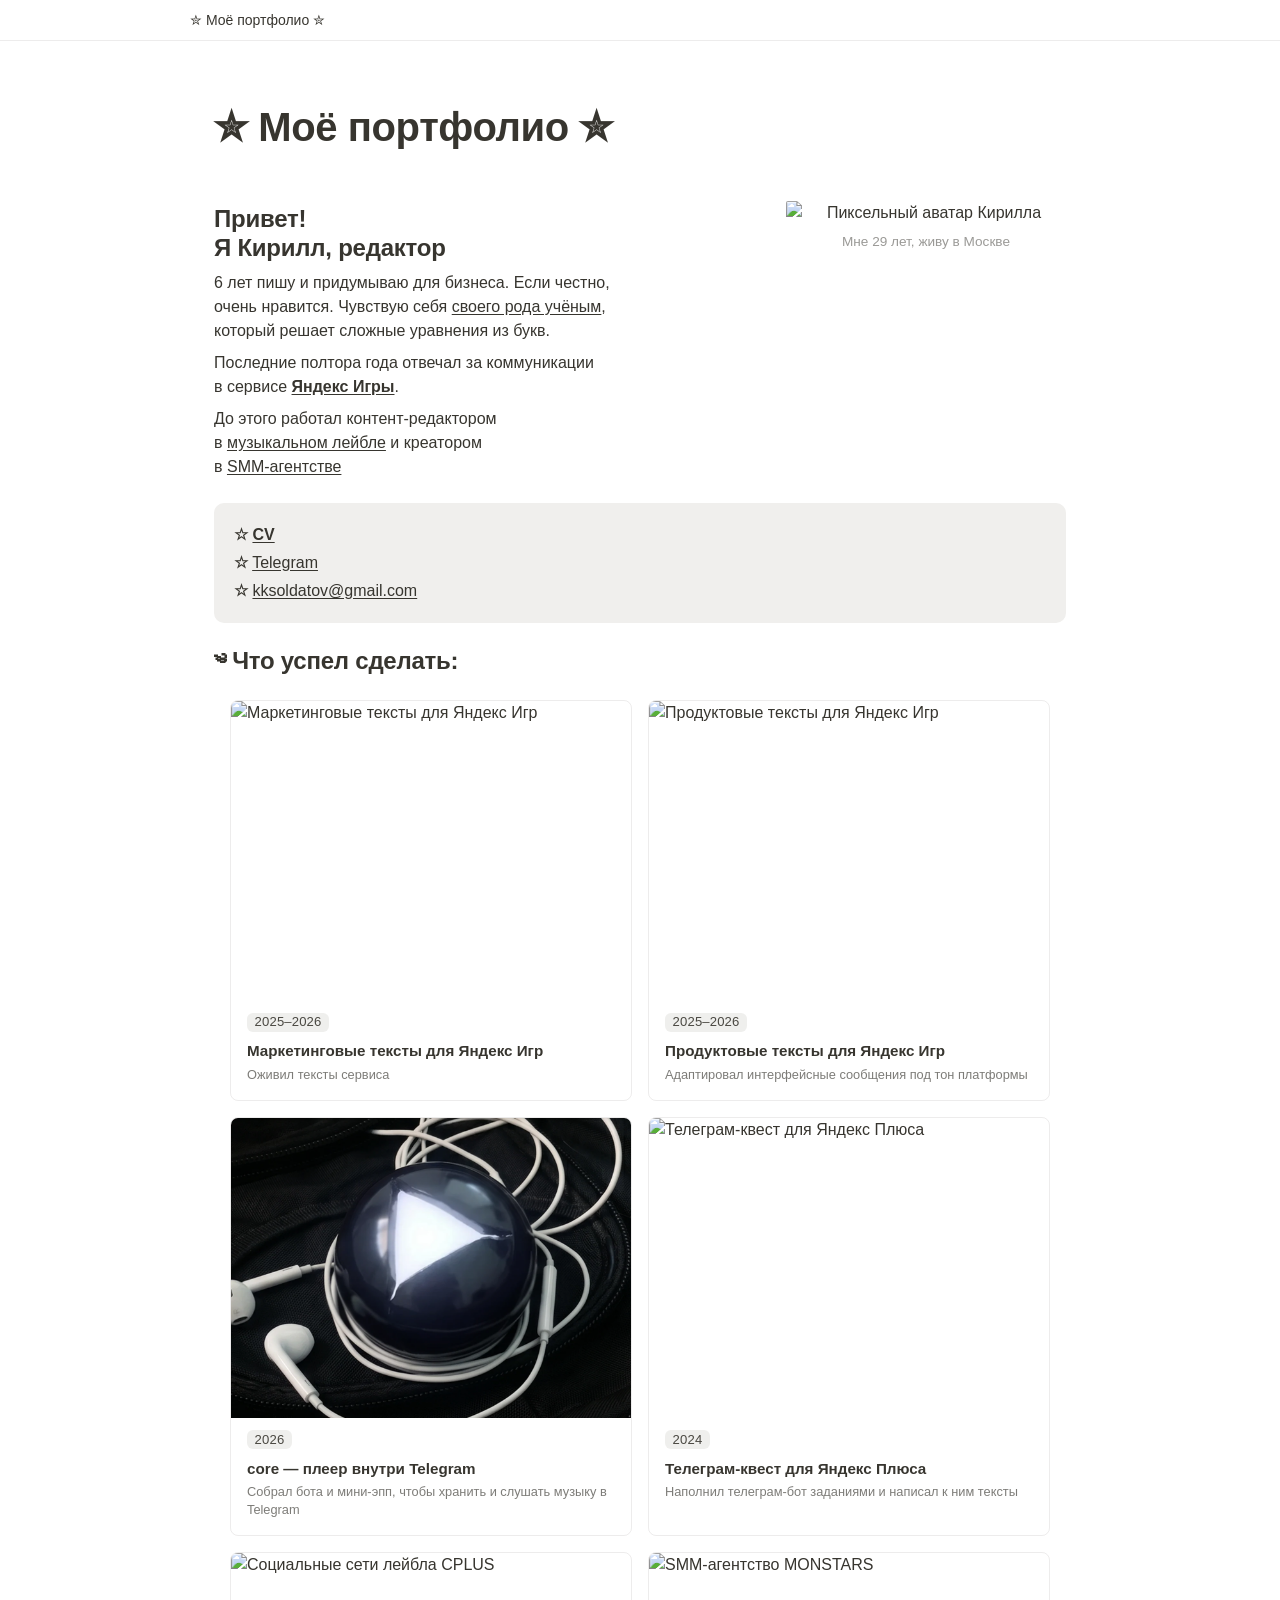
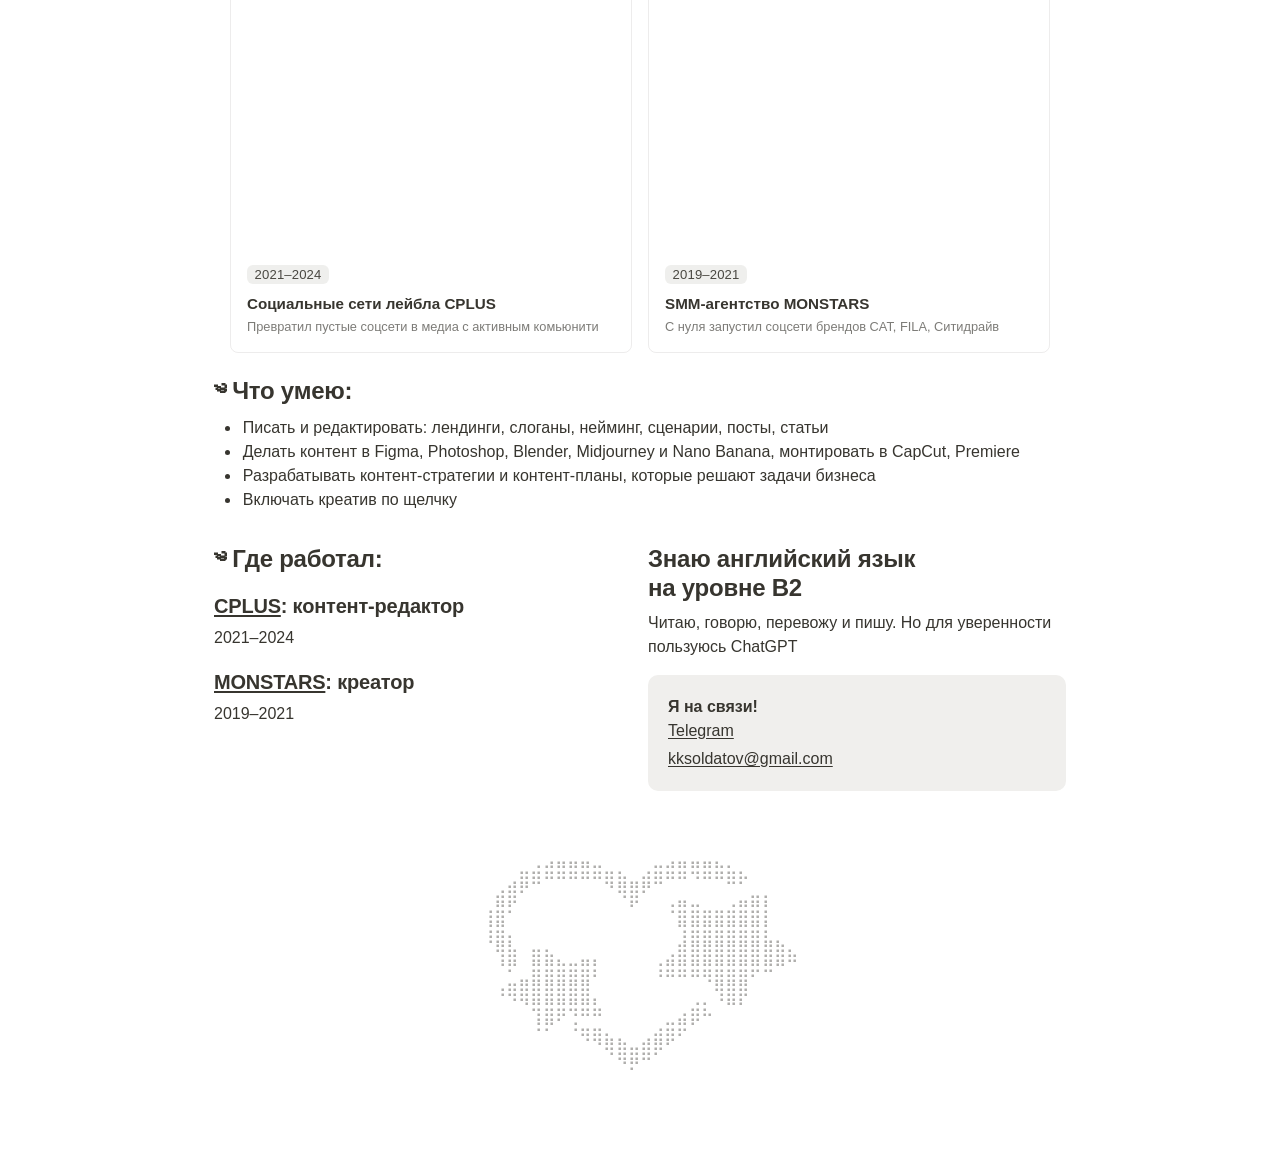
==== commit 73c5100e: "Add core portfolio case" ====
--- a/index.html
+++ b/index.html
@@ -68,6 +68,17 @@
       </div>
     </a>
 
+    <a href="projects/core.html" class="project-card">
+      <div class="project-card-media">
+        <img class="project-card-cover" loading="lazy" decoding="async" src="assets/projects/core/core-hero.webp" alt="core — плеер внутри Telegram">
+      </div>
+      <div class="project-card-body">
+        <span class="project-card-year">2026</span>
+        <div class="project-card-title">core — плеер внутри Telegram</div>
+        <div class="project-card-desc">Собрал бота и мини-эпп, чтобы хранить и слушать музыку в Telegram</div>
+      </div>
+    </a>
+
     <a href="projects/yandex-plus.html" class="project-card">
       <div class="project-card-media">
         <img class="project-card-cover" loading="lazy" decoding="async" src="assets/projects/yandex-plus/Снимок_экрана_2025-08-14_в_18.05.54.webp" alt="Телеграм-квест для Яндекс Плюса">
@@ -76,17 +87,6 @@
         <span class="project-card-year">2024</span>
         <div class="project-card-title">Телеграм-квест для Яндекс Плюса</div>
         <div class="project-card-desc">Наполнил телеграм-бот заданиями и написал к ним тексты</div>
-      </div>
-    </a>
-
-    <a href="projects/telegram-game.html" class="project-card">
-      <div class="project-card-media">
-        <img class="project-card-cover" loading="lazy" decoding="async" src="assets/projects/telegram-game/post.webp" alt="Собственная игра в Телеграме">
-      </div>
-      <div class="project-card-body">
-        <span class="project-card-year">2026</span>
-        <div class="project-card-title">Собственная игра в Телеграме</div>
-        <div class="project-card-desc">Придумал и запустил свою игру</div>
       </div>
     </a>
 
@@ -108,7 +108,7 @@
       <div class="project-card-body">
         <span class="project-card-year">2019–2021</span>
         <div class="project-card-title">SMM-агентство MONSTARS</div>
-        <div class="project-card-desc">C нуля запустил соцсети брендов CAT, FILA, Ситидрайв</div>
+        <div class="project-card-desc">С нуля запустил соцсети брендов CAT, FILA, Ситидрайв</div>
       </div>
     </a>
 
--- a/css/style.css
+++ b/css/style.css
@@ -352,6 +352,10 @@
   box-shadow: 0 8px 24px rgba(0, 0, 0, 0.08);
 }
 
+.core-page-cover {
+  object-position: center;
+}
+
 .project-meta {
   display: flex;
   gap: 1em;
@@ -623,3 +627,120 @@
 .gameplay-cta-caption a:hover {
   opacity: 0.6;
 }
+
+/* ===== CORE CASE STUDY ===== */
+.core-work-item {
+  margin: 0.35em 0;
+}
+
+.core-work-item > summary {
+  align-items: flex-start;
+  line-height: 1.3;
+}
+
+.core-work-text {
+  margin: 0.15em 0 1em;
+  color: var(--text-secondary);
+}
+
+.core-shot-group-label {
+  margin: 1em 0 0.55em;
+  font-weight: 700;
+}
+
+.core-shot-grid {
+  display: grid;
+  gap: 0.85em;
+  margin: 0.75em 0 1.2em;
+  align-items: start;
+}
+
+.core-shot-grid-2 {
+  grid-template-columns: repeat(2, minmax(0, 1fr));
+}
+
+.core-shot-grid-3 {
+  grid-template-columns: repeat(2, minmax(0, 1fr));
+}
+
+.core-shot-grid figure {
+  margin: 0;
+}
+
+.core-shot-grid img {
+  display: block;
+  width: 100%;
+  border-radius: 14px;
+  border: 1px solid var(--border);
+  box-shadow: 0 10px 26px rgba(0, 0, 0, 0.1);
+  background: #242426;
+}
+
+.core-shot-grid figcaption {
+  margin-top: 0.55em;
+  font-size: 0.85rem;
+  line-height: 1.4;
+  color: var(--text-secondary);
+  opacity: 1;
+}
+
+/* ===== CORE DEMO ===== */
+.core-demo-figure {
+  width: min(360px, 100%);
+  margin: 2em auto;
+  text-align: center;
+}
+
+.core-demo-video {
+  display: block;
+  width: 100%;
+  border-radius: 16px;
+  border: 1px solid var(--border);
+  box-shadow: 0 14px 34px rgba(0, 0, 0, 0.14);
+  background: #111;
+}
+
+.core-demo-cta-caption {
+  margin-top: 0.65em;
+  font-size: 1.875rem;
+  font-weight: 600;
+  opacity: 1;
+}
+
+.core-demo-cta-caption a {
+  text-decoration: none;
+  color: var(--text);
+}
+
+.core-demo-cta-caption a:hover {
+  opacity: 0.6;
+}
+
+@media (max-width: 680px) {
+  .core-work-item .toggle-content {
+    padding-left: 0;
+  }
+
+  .core-shot-grid,
+  .core-shot-grid-2,
+  .core-shot-grid-3 {
+    grid-template-columns: 1fr;
+    max-width: 320px;
+    margin-left: auto;
+    margin-right: auto;
+  }
+
+  .core-shot-group-label {
+    max-width: 320px;
+    margin-left: auto;
+    margin-right: auto;
+  }
+
+  .core-demo-figure {
+    width: min(300px, 100%);
+  }
+
+  .core-demo-cta-caption {
+    font-size: 1.5rem;
+  }
+}
